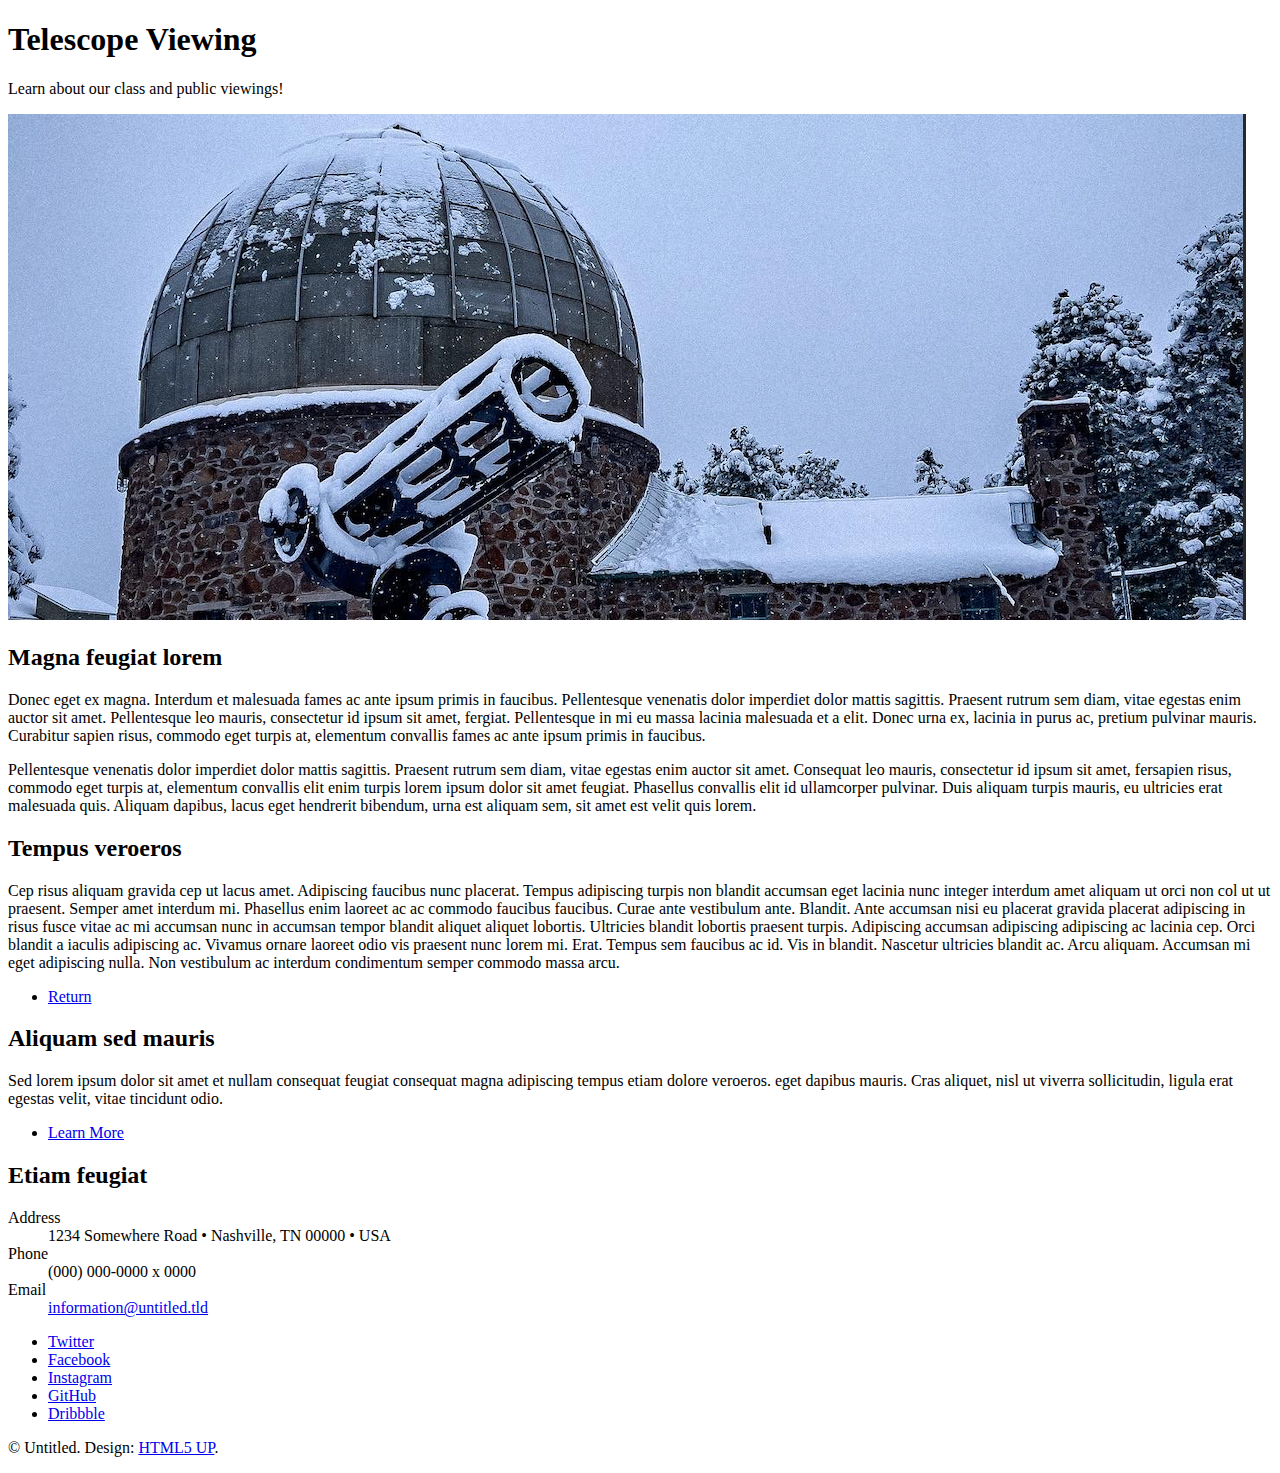
==== about.html @ 530ac7ed "updates" ====
<!DOCTYPE HTML>
<!--
	Stellar by HTML5 UP
	html5up.net | @ajlkn
	Free for personal and commercial use under the CCA 3.0 license (html5up.net/license)
-->
<html>
	<head>
		<title>History of the ARO/BLT</title>
		<meta charset="utf-8" />
		<meta name="viewport" content="width=device-width, initial-scale=1, user-scalable=no" />
		<link rel="stylesheet" href="assets/css/main.css" />
		<noscript><link rel="stylesheet" href="assets/css/noscript.css" /></noscript>
	</head>
	<body class="is-preload">

		<!-- Wrapper -->
			<div id="wrapper">

				<!-- Header -->
					<header id="header">
						<h1>Telescope Viewing</h1>
						<p>Learn about our class and public viewings!</p>
					</header>

				<!-- Main -->
					<div id="main">

						<!-- Content -->
							<section id="content" class="main">
								<span class="image main"><img src="images/BLT_wide.png" alt="" /></span>
								<h2>Magna feugiat lorem</h2>
								<p>Donec eget ex magna. Interdum et malesuada fames ac ante ipsum primis in faucibus. Pellentesque venenatis dolor imperdiet dolor mattis sagittis. Praesent rutrum sem diam, vitae egestas enim auctor sit amet. Pellentesque leo mauris, consectetur id ipsum sit amet, fergiat. Pellentesque in mi eu massa lacinia malesuada et a elit. Donec urna ex, lacinia in purus ac, pretium pulvinar mauris. Curabitur sapien risus, commodo eget turpis at, elementum convallis fames ac ante ipsum primis in faucibus.</p>
								<p>Pellentesque venenatis dolor imperdiet dolor mattis sagittis. Praesent rutrum sem diam, vitae egestas enim auctor sit amet. Consequat leo mauris, consectetur id ipsum sit amet, fersapien risus, commodo eget turpis at, elementum convallis elit enim turpis lorem ipsum dolor sit amet feugiat. Phasellus convallis elit id ullamcorper pulvinar. Duis aliquam turpis mauris, eu ultricies erat malesuada quis. Aliquam dapibus, lacus eget hendrerit bibendum, urna est aliquam sem, sit amet est velit quis lorem.</p>
								<h2>Tempus veroeros</h2>
								<p>Cep risus aliquam gravida cep ut lacus amet. Adipiscing faucibus nunc placerat. Tempus adipiscing turpis non blandit accumsan eget lacinia nunc integer interdum amet aliquam ut orci non col ut ut praesent. Semper amet interdum mi. Phasellus enim laoreet ac ac commodo faucibus faucibus. Curae ante vestibulum ante. Blandit. Ante accumsan nisi eu placerat gravida placerat adipiscing in risus fusce vitae ac mi accumsan nunc in accumsan tempor blandit aliquet aliquet lobortis. Ultricies blandit lobortis praesent turpis. Adipiscing accumsan adipiscing adipiscing ac lacinia cep. Orci blandit a iaculis adipiscing ac. Vivamus ornare laoreet odio vis praesent nunc lorem mi. Erat. Tempus sem faucibus ac id. Vis in blandit. Nascetur ultricies blandit ac. Arcu aliquam. Accumsan mi eget adipiscing nulla. Non vestibulum ac interdum condimentum semper commodo massa arcu.</p>
								<ul class="actions">
									<li><a href="index.html" class="button">Return</a></li>
							</section>
							
					</div>

				<!-- Footer -->
					<footer id="footer">
						<section>
							<h2>Aliquam sed mauris</h2>
							<p>Sed lorem ipsum dolor sit amet et nullam consequat feugiat consequat magna adipiscing tempus etiam dolore veroeros. eget dapibus mauris. Cras aliquet, nisl ut viverra sollicitudin, ligula erat egestas velit, vitae tincidunt odio.</p>
							<ul class="actions">
								<li><a href="#" class="button">Learn More</a></li>
							</ul>
						</section>
						<section>
							<h2>Etiam feugiat</h2>
							<dl class="alt">
								<dt>Address</dt>
								<dd>1234 Somewhere Road &bull; Nashville, TN 00000 &bull; USA</dd>
								<dt>Phone</dt>
								<dd>(000) 000-0000 x 0000</dd>
								<dt>Email</dt>
								<dd><a href="#">information@untitled.tld</a></dd>
							</dl>
							<ul class="icons">
								<li><a href="#" class="icon brands fa-twitter alt"><span class="label">Twitter</span></a></li>
								<li><a href="#" class="icon brands fa-facebook-f alt"><span class="label">Facebook</span></a></li>
								<li><a href="#" class="icon brands fa-instagram alt"><span class="label">Instagram</span></a></li>
								<li><a href="#" class="icon brands fa-github alt"><span class="label">GitHub</span></a></li>
								<li><a href="#" class="icon brands fa-dribbble alt"><span class="label">Dribbble</span></a></li>
							</ul>
						</section>
						<p class="copyright">&copy; Untitled. Design: <a href="https://html5up.net">HTML5 UP</a>.</p>
					</footer>

			</div>

		<!-- Scripts -->
			<script src="assets/js/jquery.min.js"></script>
			<script src="assets/js/jquery.scrollex.min.js"></script>
			<script src="assets/js/jquery.scrolly.min.js"></script>
			<script src="assets/js/browser.min.js"></script>
			<script src="assets/js/breakpoints.min.js"></script>
			<script src="assets/js/util.js"></script>
			<script src="assets/js/main.js"></script>

	</body>
</html>
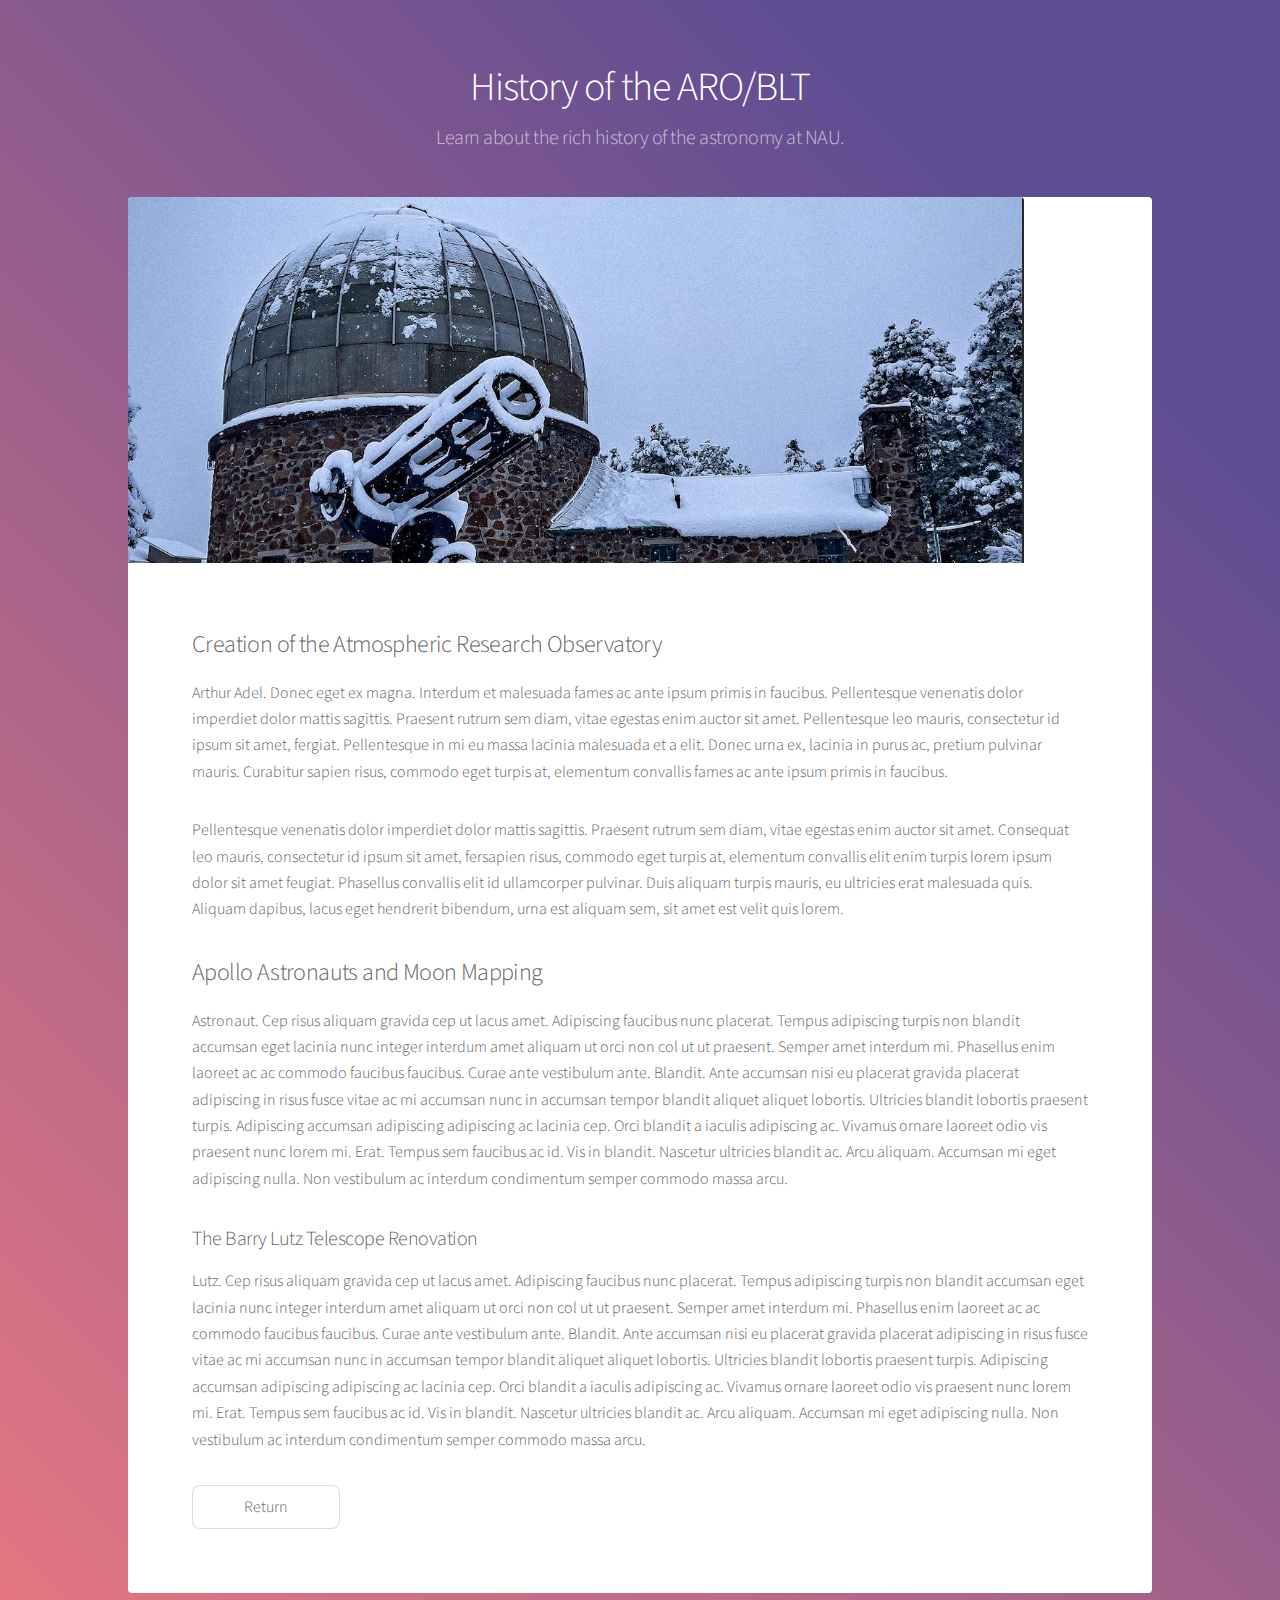
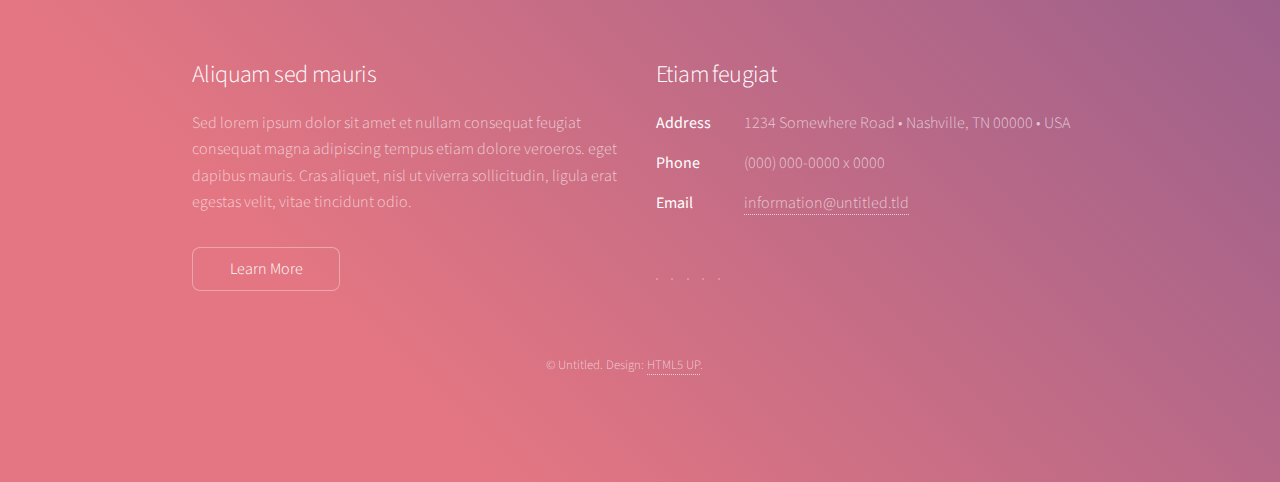
==== commit da3aaf8e: "note" ====
--- a/about.html
+++ b/about.html
@@ -19,8 +19,8 @@
 
 				<!-- Header -->
 					<header id="header">
-						<h1>Telescope Viewing</h1>
-						<p>Learn about our class and public viewings!</p>
+						<h1>History of the ARO/BLT</h1>
+						<p>Learn about the rich history of the astronomy at NAU.</p>
 					</header>
 
 				<!-- Main -->
@@ -29,11 +29,13 @@
 						<!-- Content -->
 							<section id="content" class="main">
 								<span class="image main"><img src="images/BLT_wide.png" alt="" /></span>
-								<h2>Magna feugiat lorem</h2>
-								<p>Donec eget ex magna. Interdum et malesuada fames ac ante ipsum primis in faucibus. Pellentesque venenatis dolor imperdiet dolor mattis sagittis. Praesent rutrum sem diam, vitae egestas enim auctor sit amet. Pellentesque leo mauris, consectetur id ipsum sit amet, fergiat. Pellentesque in mi eu massa lacinia malesuada et a elit. Donec urna ex, lacinia in purus ac, pretium pulvinar mauris. Curabitur sapien risus, commodo eget turpis at, elementum convallis fames ac ante ipsum primis in faucibus.</p>
+								<h2>Creation of the Atmospheric Research Observatory</h2>
+								<p>Arthur Adel. Donec eget ex magna. Interdum et malesuada fames ac ante ipsum primis in faucibus. Pellentesque venenatis dolor imperdiet dolor mattis sagittis. Praesent rutrum sem diam, vitae egestas enim auctor sit amet. Pellentesque leo mauris, consectetur id ipsum sit amet, fergiat. Pellentesque in mi eu massa lacinia malesuada et a elit. Donec urna ex, lacinia in purus ac, pretium pulvinar mauris. Curabitur sapien risus, commodo eget turpis at, elementum convallis fames ac ante ipsum primis in faucibus.</p>
 								<p>Pellentesque venenatis dolor imperdiet dolor mattis sagittis. Praesent rutrum sem diam, vitae egestas enim auctor sit amet. Consequat leo mauris, consectetur id ipsum sit amet, fersapien risus, commodo eget turpis at, elementum convallis elit enim turpis lorem ipsum dolor sit amet feugiat. Phasellus convallis elit id ullamcorper pulvinar. Duis aliquam turpis mauris, eu ultricies erat malesuada quis. Aliquam dapibus, lacus eget hendrerit bibendum, urna est aliquam sem, sit amet est velit quis lorem.</p>
-								<h2>Tempus veroeros</h2>
-								<p>Cep risus aliquam gravida cep ut lacus amet. Adipiscing faucibus nunc placerat. Tempus adipiscing turpis non blandit accumsan eget lacinia nunc integer interdum amet aliquam ut orci non col ut ut praesent. Semper amet interdum mi. Phasellus enim laoreet ac ac commodo faucibus faucibus. Curae ante vestibulum ante. Blandit. Ante accumsan nisi eu placerat gravida placerat adipiscing in risus fusce vitae ac mi accumsan nunc in accumsan tempor blandit aliquet aliquet lobortis. Ultricies blandit lobortis praesent turpis. Adipiscing accumsan adipiscing adipiscing ac lacinia cep. Orci blandit a iaculis adipiscing ac. Vivamus ornare laoreet odio vis praesent nunc lorem mi. Erat. Tempus sem faucibus ac id. Vis in blandit. Nascetur ultricies blandit ac. Arcu aliquam. Accumsan mi eget adipiscing nulla. Non vestibulum ac interdum condimentum semper commodo massa arcu.</p>
+								<h2>Apollo Astronauts and Moon Mapping</h2>
+								<p>Astronaut. Cep risus aliquam gravida cep ut lacus amet. Adipiscing faucibus nunc placerat. Tempus adipiscing turpis non blandit accumsan eget lacinia nunc integer interdum amet aliquam ut orci non col ut ut praesent. Semper amet interdum mi. Phasellus enim laoreet ac ac commodo faucibus faucibus. Curae ante vestibulum ante. Blandit. Ante accumsan nisi eu placerat gravida placerat adipiscing in risus fusce vitae ac mi accumsan nunc in accumsan tempor blandit aliquet aliquet lobortis. Ultricies blandit lobortis praesent turpis. Adipiscing accumsan adipiscing adipiscing ac lacinia cep. Orci blandit a iaculis adipiscing ac. Vivamus ornare laoreet odio vis praesent nunc lorem mi. Erat. Tempus sem faucibus ac id. Vis in blandit. Nascetur ultricies blandit ac. Arcu aliquam. Accumsan mi eget adipiscing nulla. Non vestibulum ac interdum condimentum semper commodo massa arcu.</p>
+								<h3>The Barry Lutz Telescope Renovation</h3>
+								<p>Lutz.  Cep risus aliquam gravida cep ut lacus amet. Adipiscing faucibus nunc placerat. Tempus adipiscing turpis non blandit accumsan eget lacinia nunc integer interdum amet aliquam ut orci non col ut ut praesent. Semper amet interdum mi. Phasellus enim laoreet ac ac commodo faucibus faucibus. Curae ante vestibulum ante. Blandit. Ante accumsan nisi eu placerat gravida placerat adipiscing in risus fusce vitae ac mi accumsan nunc in accumsan tempor blandit aliquet aliquet lobortis. Ultricies blandit lobortis praesent turpis. Adipiscing accumsan adipiscing adipiscing ac lacinia cep. Orci blandit a iaculis adipiscing ac. Vivamus ornare laoreet odio vis praesent nunc lorem mi. Erat. Tempus sem faucibus ac id. Vis in blandit. Nascetur ultricies blandit ac. Arcu aliquam. Accumsan mi eget adipiscing nulla. Non vestibulum ac interdum condimentum semper commodo massa arcu.</p>
 								<ul class="actions">
 									<li><a href="index.html" class="button">Return</a></li>
 							</section>
--- a/assets/css/main.css
+++ b/assets/css/main.css
@@ -0,0 +1,3791 @@
+@import url(fontawesome-all.min.css);
+@import 'https://fonts.googleapis.com/css?family=Source+Sans+Pro:300,400';
+
+/*
+	Stellar by HTML5 UP
+	html5up.net | @ajlkn
+	Free for personal and commercial use under the CCA 3.0 license (html5up.net/license)
+*/
+
+html, body, div, span, applet, object,
+iframe, h1, h2, h3, h4, h5, h6, p, blockquote,
+pre, a, abbr, acronym, address, big, cite,
+code, del, dfn, em, img, ins, kbd, q, s, samp,
+small, strike, strong, sub, sup, tt, var, b,
+u, i, center, dl, dt, dd, ol, ul, li, fieldset,
+form, label, legend, table, caption, tbody,
+tfoot, thead, tr, th, td, article, aside,
+canvas, details, embed, figure, figcaption,
+footer, header, hgroup, menu, nav, output, ruby,
+section, summary, time, mark, audio, video {
+	margin: 0;
+	padding: 0;
+	border: 0;
+	font-size: 100%;
+	font: inherit;
+	vertical-align: baseline;}
+
+article, aside, details, figcaption, figure,
+footer, header, hgroup, menu, nav, section {
+	display: block;}
+
+body {
+	line-height: 1;
+}
+
+ol, ul {
+	list-style: none;
+}
+
+blockquote, q {
+	quotes: none;
+}
+
+	blockquote:before, blockquote:after, q:before, q:after {
+		content: '';
+		content: none;
+	}
+
+table {
+	border-collapse: collapse;
+	border-spacing: 0;
+}
+
+body {
+	-webkit-text-size-adjust: none;
+}
+
+mark {
+	background-color: transparent;
+	color: inherit;
+}
+
+input::-moz-focus-inner {
+	border: 0;
+	padding: 0;
+}
+
+input, select, textarea {
+	-moz-appearance: none;
+	-webkit-appearance: none;
+	-ms-appearance: none;
+	appearance: none;
+}
+
+/* Basic */
+
+	@-ms-viewport {
+		width: device-width;
+	}
+
+	body {
+		-ms-overflow-style: scrollbar;
+	}
+
+	@media screen and (max-width: 480px) {
+
+		html, body {
+			min-width: 320px;
+		}
+
+	}
+
+	html {
+		box-sizing: border-box;
+	}
+
+	*, *:before, *:after {
+		box-sizing: inherit;
+	}
+
+	body {
+		background-color: #935d8c;
+		background-image: url("images/overlay.png"), -moz-linear-gradient(45deg, #e37682 15%, #5f4d93 85%);
+		background-image: url("images/overlay.png"), -webkit-linear-gradient(45deg, #e37682 15%, #5f4d93 85%);
+		background-image: url("images/overlay.png"), -ms-linear-gradient(45deg, #e37682 15%, #5f4d93 85%);
+		background-image: url("images/overlay.png"), linear-gradient(45deg, #e37682 15%, #5f4d93 85%);
+	}
+
+		body.is-preload *, body.is-preload *:before, body.is-preload *:after {
+			-moz-animation: none !important;
+			-webkit-animation: none !important;
+			-ms-animation: none !important;
+			animation: none !important;
+			-moz-transition: none !important;
+			-webkit-transition: none !important;
+			-ms-transition: none !important;
+			transition: none !important;
+		}
+
+/* Type */
+
+	body {
+		background-color: #935d8c;
+		color: rgba(255, 255, 255, 0.65);
+	}
+
+	body, input, select, textarea {
+		font-family: "Source Sans Pro", Helvetica, sans-serif;
+		font-size: 17pt;
+		font-weight: 300;
+		line-height: 1.65;
+	}
+
+		@media screen and (max-width: 1680px) {
+
+			body, input, select, textarea {
+				font-size: 14pt;
+			}
+
+		}
+
+		@media screen and (max-width: 1280px) {
+
+			body, input, select, textarea {
+				font-size: 12pt;
+			}
+
+		}
+
+		@media screen and (max-width: 360px) {
+
+			body, input, select, textarea {
+				font-size: 11pt;
+			}
+
+		}
+
+	a {
+		-moz-transition: color 0.2s ease, border-bottom 0.2s ease;
+		-webkit-transition: color 0.2s ease, border-bottom 0.2s ease;
+		-ms-transition: color 0.2s ease, border-bottom 0.2s ease;
+		transition: color 0.2s ease, border-bottom 0.2s ease;
+		text-decoration: none;
+		border-bottom: dotted 1px;
+		color: inherit;
+	}
+
+		a:hover {
+			border-bottom-color: transparent;
+		}
+
+	strong, b {
+		font-weight: 400;
+	}
+
+	em, i {
+		font-style: italic;
+	}
+
+	p {
+		margin: 0 0 2em 0;
+	}
+
+		p.content {
+			-moz-columns: 20em 2;
+			-webkit-columns: 20em 2;
+			-ms-columns: 20em 2;
+			columns: 20em 2;
+			-moz-column-gap: 2em;
+			-webkit-column-gap: 2em;
+			-ms-column-gap: 2em;
+			column-gap: 2em;
+			text-align: justify;
+		}
+
+	h1, h2, h3, h4, h5, h6 {
+		font-weight: 300;
+		line-height: 1.5;
+		margin: 0 0 0.7em 0;
+		letter-spacing: -0.025em;
+	}
+
+		h1 a, h2 a, h3 a, h4 a, h5 a, h6 a {
+			color: inherit;
+			text-decoration: none;
+		}
+
+	h1 {
+		font-size: 2.5em;
+		line-height: 1.2;
+	}
+
+	h2 {
+		font-size: 1.5em;
+	}
+
+	h3 {
+		font-size: 1.25em;
+	}
+
+	h4 {
+		font-size: 1.1em;
+	}
+
+	h5 {
+		font-size: 0.9em;
+	}
+
+	h6 {
+		font-size: 0.7em;
+	}
+
+	@media screen and (max-width: 736px) {
+
+		h1 {
+			font-size: 2em;
+		}
+
+	}
+
+	sub {
+		font-size: 0.8em;
+		position: relative;
+		top: 0.5em;
+	}
+
+	sup {
+		font-size: 0.8em;
+		position: relative;
+		top: -0.5em;
+	}
+
+	blockquote {
+		border-left: solid 4px;
+		font-style: italic;
+		margin: 0 0 2em 0;
+		padding: 0.5em 0 0.5em 2em;
+	}
+
+	code {
+		border-radius: 8px;
+		border: solid 1px;
+		font-family: "Courier New", monospace;
+		font-size: 0.9em;
+		margin: 0 0.25em;
+		padding: 0.25em 0.65em;
+	}
+
+	pre {
+		-webkit-overflow-scrolling: touch;
+		font-family: "Courier New", monospace;
+		font-size: 0.9em;
+		margin: 0 0 2em 0;
+	}
+
+		pre code {
+			display: block;
+			line-height: 1.75;
+			padding: 1em 1.5em;
+			overflow-x: auto;
+		}
+
+	hr {
+		border: 0;
+		border-bottom: solid 1px;
+		margin: 2em 0;
+	}
+
+		hr.major {
+			margin: 3em 0;
+		}
+
+	.align-left {
+		text-align: left;
+	}
+
+	.align-center {
+		text-align: center;
+	}
+
+	.align-right {
+		text-align: right;
+	}
+
+	input, select, textarea {
+		color: #ffffff;
+	}
+
+	a:hover {
+		color: #ffffff;
+	}
+
+	strong, b {
+		color: #ffffff;
+	}
+
+	h1, h2, h3, h4, h5, h6 {
+		color: #ffffff;
+	}
+
+	blockquote {
+		border-left-color: rgba(255, 255, 255, 0.35);
+	}
+
+	code {
+		background: rgba(255, 255, 255, 0.075);
+		border-color: rgba(255, 255, 255, 0.35);
+	}
+
+	hr {
+		border-bottom-color: rgba(255, 255, 255, 0.35);
+	}
+
+/* Row */
+
+	.row {
+		display: flex;
+		flex-wrap: wrap;
+		box-sizing: border-box;
+		align-items: stretch;
+	}
+
+		.row > * {
+			box-sizing: border-box;
+		}
+
+		.row.gtr-uniform > * > :last-child {
+			margin-bottom: 0;
+		}
+
+		.row.aln-left {
+			justify-content: flex-start;
+		}
+
+		.row.aln-center {
+			justify-content: center;
+		}
+
+		.row.aln-right {
+			justify-content: flex-end;
+		}
+
+		.row.aln-top {
+			align-items: flex-start;
+		}
+
+		.row.aln-middle {
+			align-items: center;
+		}
+
+		.row.aln-bottom {
+			align-items: flex-end;
+		}
+
+		.row > .imp {
+			order: -1;
+		}
+
+		.row > .col-1 {
+			width: 8.33333%;
+		}
+
+		.row > .off-1 {
+			margin-left: 8.33333%;
+		}
+
+		.row > .col-2 {
+			width: 16.66667%;
+		}
+
+		.row > .off-2 {
+			margin-left: 16.66667%;
+		}
+
+		.row > .col-3 {
+			width: 25%;
+		}
+
+		.row > .off-3 {
+			margin-left: 25%;
+		}
+
+		.row > .col-4 {
+			width: 33.33333%;
+		}
+
+		.row > .off-4 {
+			margin-left: 33.33333%;
+		}
+
+		.row > .col-5 {
+			width: 41.66667%;
+		}
+
+		.row > .off-5 {
+			margin-left: 41.66667%;
+		}
+
+		.row > .col-6 {
+			width: 50%;
+		}
+
+		.row > .off-6 {
+			margin-left: 50%;
+		}
+
+		.row > .col-7 {
+			width: 58.33333%;
+		}
+
+		.row > .off-7 {
+			margin-left: 58.33333%;
+		}
+
+		.row > .col-8 {
+			width: 66.66667%;
+		}
+
+		.row > .off-8 {
+			margin-left: 66.66667%;
+		}
+
+		.row > .col-9 {
+			width: 75%;
+		}
+
+		.row > .off-9 {
+			margin-left: 75%;
+		}
+
+		.row > .col-10 {
+			width: 83.33333%;
+		}
+
+		.row > .off-10 {
+			margin-left: 83.33333%;
+		}
+
+		.row > .col-11 {
+			width: 91.66667%;
+		}
+
+		.row > .off-11 {
+			margin-left: 91.66667%;
+		}
+
+		.row > .col-12 {
+			width: 100%;
+		}
+
+		.row > .off-12 {
+			margin-left: 100%;
+		}
+
+		.row.gtr-0 {
+			margin-top: 0;
+			margin-left: 0em;
+		}
+
+			.row.gtr-0 > * {
+				padding: 0 0 0 0em;
+			}
+
+			.row.gtr-0.gtr-uniform {
+				margin-top: 0em;
+			}
+
+				.row.gtr-0.gtr-uniform > * {
+					padding-top: 0em;
+				}
+
+		.row.gtr-25 {
+			margin-top: 0;
+			margin-left: -0.375em;
+		}
+
+			.row.gtr-25 > * {
+				padding: 0 0 0 0.375em;
+			}
+
+			.row.gtr-25.gtr-uniform {
+				margin-top: -0.375em;
+			}
+
+				.row.gtr-25.gtr-uniform > * {
+					padding-top: 0.375em;
+				}
+
+		.row.gtr-50 {
+			margin-top: 0;
+			margin-left: -0.75em;
+		}
+
+			.row.gtr-50 > * {
+				padding: 0 0 0 0.75em;
+			}
+
+			.row.gtr-50.gtr-uniform {
+				margin-top: -0.75em;
+			}
+
+				.row.gtr-50.gtr-uniform > * {
+					padding-top: 0.75em;
+				}
+
+		.row {
+			margin-top: 0;
+			margin-left: -1.5em;
+		}
+
+			.row > * {
+				padding: 0 0 0 1.5em;
+			}
+
+			.row.gtr-uniform {
+				margin-top: -1.5em;
+			}
+
+				.row.gtr-uniform > * {
+					padding-top: 1.5em;
+				}
+
+		.row.gtr-150 {
+			margin-top: 0;
+			margin-left: -2.25em;
+		}
+
+			.row.gtr-150 > * {
+				padding: 0 0 0 2.25em;
+			}
+
+			.row.gtr-150.gtr-uniform {
+				margin-top: -2.25em;
+			}
+
+				.row.gtr-150.gtr-uniform > * {
+					padding-top: 2.25em;
+				}
+
+		.row.gtr-200 {
+			margin-top: 0;
+			margin-left: -3em;
+		}
+
+			.row.gtr-200 > * {
+				padding: 0 0 0 3em;
+			}
+
+			.row.gtr-200.gtr-uniform {
+				margin-top: -3em;
+			}
+
+				.row.gtr-200.gtr-uniform > * {
+					padding-top: 3em;
+				}
+
+		@media screen and (max-width: 1680px) {
+
+			.row {
+				display: flex;
+				flex-wrap: wrap;
+				box-sizing: border-box;
+				align-items: stretch;
+			}
+
+				.row > * {
+					box-sizing: border-box;
+				}
+
+				.row.gtr-uniform > * > :last-child {
+					margin-bottom: 0;
+				}
+
+				.row.aln-left {
+					justify-content: flex-start;
+				}
+
+				.row.aln-center {
+					justify-content: center;
+				}
+
+				.row.aln-right {
+					justify-content: flex-end;
+				}
+
+				.row.aln-top {
+					align-items: flex-start;
+				}
+
+				.row.aln-middle {
+					align-items: center;
+				}
+
+				.row.aln-bottom {
+					align-items: flex-end;
+				}
+
+				.row > .imp-xlarge {
+					order: -1;
+				}
+
+				.row > .col-1-xlarge {
+					width: 8.33333%;
+				}
+
+				.row > .off-1-xlarge {
+					margin-left: 8.33333%;
+				}
+
+				.row > .col-2-xlarge {
+					width: 16.66667%;
+				}
+
+				.row > .off-2-xlarge {
+					margin-left: 16.66667%;
+				}
+
+				.row > .col-3-xlarge {
+					width: 25%;
+				}
+
+				.row > .off-3-xlarge {
+					margin-left: 25%;
+				}
+
+				.row > .col-4-xlarge {
+					width: 33.33333%;
+				}
+
+				.row > .off-4-xlarge {
+					margin-left: 33.33333%;
+				}
+
+				.row > .col-5-xlarge {
+					width: 41.66667%;
+				}
+
+				.row > .off-5-xlarge {
+					margin-left: 41.66667%;
+				}
+
+				.row > .col-6-xlarge {
+					width: 50%;
+				}
+
+				.row > .off-6-xlarge {
+					margin-left: 50%;
+				}
+
+				.row > .col-7-xlarge {
+					width: 58.33333%;
+				}
+
+				.row > .off-7-xlarge {
+					margin-left: 58.33333%;
+				}
+
+				.row > .col-8-xlarge {
+					width: 66.66667%;
+				}
+
+				.row > .off-8-xlarge {
+					margin-left: 66.66667%;
+				}
+
+				.row > .col-9-xlarge {
+					width: 75%;
+				}
+
+				.row > .off-9-xlarge {
+					margin-left: 75%;
+				}
+
+				.row > .col-10-xlarge {
+					width: 83.33333%;
+				}
+
+				.row > .off-10-xlarge {
+					margin-left: 83.33333%;
+				}
+
+				.row > .col-11-xlarge {
+					width: 91.66667%;
+				}
+
+				.row > .off-11-xlarge {
+					margin-left: 91.66667%;
+				}
+
+				.row > .col-12-xlarge {
+					width: 100%;
+				}
+
+				.row > .off-12-xlarge {
+					margin-left: 100%;
+				}
+
+				.row.gtr-0 {
+					margin-top: 0;
+					margin-left: 0em;
+				}
+
+					.row.gtr-0 > * {
+						padding: 0 0 0 0em;
+					}
+
+					.row.gtr-0.gtr-uniform {
+						margin-top: 0em;
+					}
+
+						.row.gtr-0.gtr-uniform > * {
+							padding-top: 0em;
+						}
+
+				.row.gtr-25 {
+					margin-top: 0;
+					margin-left: -0.375em;
+				}
+
+					.row.gtr-25 > * {
+						padding: 0 0 0 0.375em;
+					}
+
+					.row.gtr-25.gtr-uniform {
+						margin-top: -0.375em;
+					}
+
+						.row.gtr-25.gtr-uniform > * {
+							padding-top: 0.375em;
+						}
+
+				.row.gtr-50 {
+					margin-top: 0;
+					margin-left: -0.75em;
+				}
+
+					.row.gtr-50 > * {
+						padding: 0 0 0 0.75em;
+					}
+
+					.row.gtr-50.gtr-uniform {
+						margin-top: -0.75em;
+					}
+
+						.row.gtr-50.gtr-uniform > * {
+							padding-top: 0.75em;
+						}
+
+				.row {
+					margin-top: 0;
+					margin-left: -1.5em;
+				}
+
+					.row > * {
+						padding: 0 0 0 1.5em;
+					}
+
+					.row.gtr-uniform {
+						margin-top: -1.5em;
+					}
+
+						.row.gtr-uniform > * {
+							padding-top: 1.5em;
+						}
+
+				.row.gtr-150 {
+					margin-top: 0;
+					margin-left: -2.25em;
+				}
+
+					.row.gtr-150 > * {
+						padding: 0 0 0 2.25em;
+					}
+
+					.row.gtr-150.gtr-uniform {
+						margin-top: -2.25em;
+					}
+
+						.row.gtr-150.gtr-uniform > * {
+							padding-top: 2.25em;
+						}
+
+				.row.gtr-200 {
+					margin-top: 0;
+					margin-left: -3em;
+				}
+
+					.row.gtr-200 > * {
+						padding: 0 0 0 3em;
+					}
+
+					.row.gtr-200.gtr-uniform {
+						margin-top: -3em;
+					}
+
+						.row.gtr-200.gtr-uniform > * {
+							padding-top: 3em;
+						}
+
+		}
+
+		@media screen and (max-width: 1280px) {
+
+			.row {
+				display: flex;
+				flex-wrap: wrap;
+				box-sizing: border-box;
+				align-items: stretch;
+			}
+
+				.row > * {
+					box-sizing: border-box;
+				}
+
+				.row.gtr-uniform > * > :last-child {
+					margin-bottom: 0;
+				}
+
+				.row.aln-left {
+					justify-content: flex-start;
+				}
+
+				.row.aln-center {
+					justify-content: center;
+				}
+
+				.row.aln-right {
+					justify-content: flex-end;
+				}
+
+				.row.aln-top {
+					align-items: flex-start;
+				}
+
+				.row.aln-middle {
+					align-items: center;
+				}
+
+				.row.aln-bottom {
+					align-items: flex-end;
+				}
+
+				.row > .imp-large {
+					order: -1;
+				}
+
+				.row > .col-1-large {
+					width: 8.33333%;
+				}
+
+				.row > .off-1-large {
+					margin-left: 8.33333%;
+				}
+
+				.row > .col-2-large {
+					width: 16.66667%;
+				}
+
+				.row > .off-2-large {
+					margin-left: 16.66667%;
+				}
+
+				.row > .col-3-large {
+					width: 25%;
+				}
+
+				.row > .off-3-large {
+					margin-left: 25%;
+				}
+
+				.row > .col-4-large {
+					width: 33.33333%;
+				}
+
+				.row > .off-4-large {
+					margin-left: 33.33333%;
+				}
+
+				.row > .col-5-large {
+					width: 41.66667%;
+				}
+
+				.row > .off-5-large {
+					margin-left: 41.66667%;
+				}
+
+				.row > .col-6-large {
+					width: 50%;
+				}
+
+				.row > .off-6-large {
+					margin-left: 50%;
+				}
+
+				.row > .col-7-large {
+					width: 58.33333%;
+				}
+
+				.row > .off-7-large {
+					margin-left: 58.33333%;
+				}
+
+				.row > .col-8-large {
+					width: 66.66667%;
+				}
+
+				.row > .off-8-large {
+					margin-left: 66.66667%;
+				}
+
+				.row > .col-9-large {
+					width: 75%;
+				}
+
+				.row > .off-9-large {
+					margin-left: 75%;
+				}
+
+				.row > .col-10-large {
+					width: 83.33333%;
+				}
+
+				.row > .off-10-large {
+					margin-left: 83.33333%;
+				}
+
+				.row > .col-11-large {
+					width: 91.66667%;
+				}
+
+				.row > .off-11-large {
+					margin-left: 91.66667%;
+				}
+
+				.row > .col-12-large {
+					width: 100%;
+				}
+
+				.row > .off-12-large {
+					margin-left: 100%;
+				}
+
+				.row.gtr-0 {
+					margin-top: 0;
+					margin-left: 0em;
+				}
+
+					.row.gtr-0 > * {
+						padding: 0 0 0 0em;
+					}
+
+					.row.gtr-0.gtr-uniform {
+						margin-top: 0em;
+					}
+
+						.row.gtr-0.gtr-uniform > * {
+							padding-top: 0em;
+						}
+
+				.row.gtr-25 {
+					margin-top: 0;
+					margin-left: -0.375em;
+				}
+
+					.row.gtr-25 > * {
+						padding: 0 0 0 0.375em;
+					}
+
+					.row.gtr-25.gtr-uniform {
+						margin-top: -0.375em;
+					}
+
+						.row.gtr-25.gtr-uniform > * {
+							padding-top: 0.375em;
+						}
+
+				.row.gtr-50 {
+					margin-top: 0;
+					margin-left: -0.75em;
+				}
+
+					.row.gtr-50 > * {
+						padding: 0 0 0 0.75em;
+					}
+
+					.row.gtr-50.gtr-uniform {
+						margin-top: -0.75em;
+					}
+
+						.row.gtr-50.gtr-uniform > * {
+							padding-top: 0.75em;
+						}
+
+				.row {
+					margin-top: 0;
+					margin-left: -1.5em;
+				}
+
+					.row > * {
+						padding: 0 0 0 1.5em;
+					}
+
+					.row.gtr-uniform {
+						margin-top: -1.5em;
+					}
+
+						.row.gtr-uniform > * {
+							padding-top: 1.5em;
+						}
+
+				.row.gtr-150 {
+					margin-top: 0;
+					margin-left: -2.25em;
+				}
+
+					.row.gtr-150 > * {
+						padding: 0 0 0 2.25em;
+					}
+
+					.row.gtr-150.gtr-uniform {
+						margin-top: -2.25em;
+					}
+
+						.row.gtr-150.gtr-uniform > * {
+							padding-top: 2.25em;
+						}
+
+				.row.gtr-200 {
+					margin-top: 0;
+					margin-left: -3em;
+				}
+
+					.row.gtr-200 > * {
+						padding: 0 0 0 3em;
+					}
+
+					.row.gtr-200.gtr-uniform {
+						margin-top: -3em;
+					}
+
+						.row.gtr-200.gtr-uniform > * {
+							padding-top: 3em;
+						}
+
+		}
+
+		@media screen and (max-width: 980px) {
+
+			.row {
+				display: flex;
+				flex-wrap: wrap;
+				box-sizing: border-box;
+				align-items: stretch;
+			}
+
+				.row > * {
+					box-sizing: border-box;
+				}
+
+				.row.gtr-uniform > * > :last-child {
+					margin-bottom: 0;
+				}
+
+				.row.aln-left {
+					justify-content: flex-start;
+				}
+
+				.row.aln-center {
+					justify-content: center;
+				}
+
+				.row.aln-right {
+					justify-content: flex-end;
+				}
+
+				.row.aln-top {
+					align-items: flex-start;
+				}
+
+				.row.aln-middle {
+					align-items: center;
+				}
+
+				.row.aln-bottom {
+					align-items: flex-end;
+				}
+
+				.row > .imp-medium {
+					order: -1;
+				}
+
+				.row > .col-1-medium {
+					width: 8.33333%;
+				}
+
+				.row > .off-1-medium {
+					margin-left: 8.33333%;
+				}
+
+				.row > .col-2-medium {
+					width: 16.66667%;
+				}
+
+				.row > .off-2-medium {
+					margin-left: 16.66667%;
+				}
+
+				.row > .col-3-medium {
+					width: 25%;
+				}
+
+				.row > .off-3-medium {
+					margin-left: 25%;
+				}
+
+				.row > .col-4-medium {
+					width: 33.33333%;
+				}
+
+				.row > .off-4-medium {
+					margin-left: 33.33333%;
+				}
+
+				.row > .col-5-medium {
+					width: 41.66667%;
+				}
+
+				.row > .off-5-medium {
+					margin-left: 41.66667%;
+				}
+
+				.row > .col-6-medium {
+					width: 50%;
+				}
+
+				.row > .off-6-medium {
+					margin-left: 50%;
+				}
+
+				.row > .col-7-medium {
+					width: 58.33333%;
+				}
+
+				.row > .off-7-medium {
+					margin-left: 58.33333%;
+				}
+
+				.row > .col-8-medium {
+					width: 66.66667%;
+				}
+
+				.row > .off-8-medium {
+					margin-left: 66.66667%;
+				}
+
+				.row > .col-9-medium {
+					width: 75%;
+				}
+
+				.row > .off-9-medium {
+					margin-left: 75%;
+				}
+
+				.row > .col-10-medium {
+					width: 83.33333%;
+				}
+
+				.row > .off-10-medium {
+					margin-left: 83.33333%;
+				}
+
+				.row > .col-11-medium {
+					width: 91.66667%;
+				}
+
+				.row > .off-11-medium {
+					margin-left: 91.66667%;
+				}
+
+				.row > .col-12-medium {
+					width: 100%;
+				}
+
+				.row > .off-12-medium {
+					margin-left: 100%;
+				}
+
+				.row.gtr-0 {
+					margin-top: 0;
+					margin-left: 0em;
+				}
+
+					.row.gtr-0 > * {
+						padding: 0 0 0 0em;
+					}
+
+					.row.gtr-0.gtr-uniform {
+						margin-top: 0em;
+					}
+
+						.row.gtr-0.gtr-uniform > * {
+							padding-top: 0em;
+						}
+
+				.row.gtr-25 {
+					margin-top: 0;
+					margin-left: -0.375em;
+				}
+
+					.row.gtr-25 > * {
+						padding: 0 0 0 0.375em;
+					}
+
+					.row.gtr-25.gtr-uniform {
+						margin-top: -0.375em;
+					}
+
+						.row.gtr-25.gtr-uniform > * {
+							padding-top: 0.375em;
+						}
+
+				.row.gtr-50 {
+					margin-top: 0;
+					margin-left: -0.75em;
+				}
+
+					.row.gtr-50 > * {
+						padding: 0 0 0 0.75em;
+					}
+
+					.row.gtr-50.gtr-uniform {
+						margin-top: -0.75em;
+					}
+
+						.row.gtr-50.gtr-uniform > * {
+							padding-top: 0.75em;
+						}
+
+				.row {
+					margin-top: 0;
+					margin-left: -1.5em;
+				}
+
+					.row > * {
+						padding: 0 0 0 1.5em;
+					}
+
+					.row.gtr-uniform {
+						margin-top: -1.5em;
+					}
+
+						.row.gtr-uniform > * {
+							padding-top: 1.5em;
+						}
+
+				.row.gtr-150 {
+					margin-top: 0;
+					margin-left: -2.25em;
+				}
+
+					.row.gtr-150 > * {
+						padding: 0 0 0 2.25em;
+					}
+
+					.row.gtr-150.gtr-uniform {
+						margin-top: -2.25em;
+					}
+
+						.row.gtr-150.gtr-uniform > * {
+							padding-top: 2.25em;
+						}
+
+				.row.gtr-200 {
+					margin-top: 0;
+					margin-left: -3em;
+				}
+
+					.row.gtr-200 > * {
+						padding: 0 0 0 3em;
+					}
+
+					.row.gtr-200.gtr-uniform {
+						margin-top: -3em;
+					}
+
+						.row.gtr-200.gtr-uniform > * {
+							padding-top: 3em;
+						}
+
+		}
+
+		@media screen and (max-width: 736px) {
+
+			.row {
+				display: flex;
+				flex-wrap: wrap;
+				box-sizing: border-box;
+				align-items: stretch;
+			}
+
+				.row > * {
+					box-sizing: border-box;
+				}
+
+				.row.gtr-uniform > * > :last-child {
+					margin-bottom: 0;
+				}
+
+				.row.aln-left {
+					justify-content: flex-start;
+				}
+
+				.row.aln-center {
+					justify-content: center;
+				}
+
+				.row.aln-right {
+					justify-content: flex-end;
+				}
+
+				.row.aln-top {
+					align-items: flex-start;
+				}
+
+				.row.aln-middle {
+					align-items: center;
+				}
+
+				.row.aln-bottom {
+					align-items: flex-end;
+				}
+
+				.row > .imp-small {
+					order: -1;
+				}
+
+				.row > .col-1-small {
+					width: 8.33333%;
+				}
+
+				.row > .off-1-small {
+					margin-left: 8.33333%;
+				}
+
+				.row > .col-2-small {
+					width: 16.66667%;
+				}
+
+				.row > .off-2-small {
+					margin-left: 16.66667%;
+				}
+
+				.row > .col-3-small {
+					width: 25%;
+				}
+
+				.row > .off-3-small {
+					margin-left: 25%;
+				}
+
+				.row > .col-4-small {
+					width: 33.33333%;
+				}
+
+				.row > .off-4-small {
+					margin-left: 33.33333%;
+				}
+
+				.row > .col-5-small {
+					width: 41.66667%;
+				}
+
+				.row > .off-5-small {
+					margin-left: 41.66667%;
+				}
+
+				.row > .col-6-small {
+					width: 50%;
+				}
+
+				.row > .off-6-small {
+					margin-left: 50%;
+				}
+
+				.row > .col-7-small {
+					width: 58.33333%;
+				}
+
+				.row > .off-7-small {
+					margin-left: 58.33333%;
+				}
+
+				.row > .col-8-small {
+					width: 66.66667%;
+				}
+
+				.row > .off-8-small {
+					margin-left: 66.66667%;
+				}
+
+				.row > .col-9-small {
+					width: 75%;
+				}
+
+				.row > .off-9-small {
+					margin-left: 75%;
+				}
+
+				.row > .col-10-small {
+					width: 83.33333%;
+				}
+
+				.row > .off-10-small {
+					margin-left: 83.33333%;
+				}
+
+				.row > .col-11-small {
+					width: 91.66667%;
+				}
+
+				.row > .off-11-small {
+					margin-left: 91.66667%;
+				}
+
+				.row > .col-12-small {
+					width: 100%;
+				}
+
+				.row > .off-12-small {
+					margin-left: 100%;
+				}
+
+				.row.gtr-0 {
+					margin-top: 0;
+					margin-left: 0em;
+				}
+
+					.row.gtr-0 > * {
+						padding: 0 0 0 0em;
+					}
+
+					.row.gtr-0.gtr-uniform {
+						margin-top: 0em;
+					}
+
+						.row.gtr-0.gtr-uniform > * {
+							padding-top: 0em;
+						}
+
+				.row.gtr-25 {
+					margin-top: 0;
+					margin-left: -0.25em;
+				}
+
+					.row.gtr-25 > * {
+						padding: 0 0 0 0.25em;
+					}
+
+					.row.gtr-25.gtr-uniform {
+						margin-top: -0.25em;
+					}
+
+						.row.gtr-25.gtr-uniform > * {
+							padding-top: 0.25em;
+						}
+
+				.row.gtr-50 {
+					margin-top: 0;
+					margin-left: -0.5em;
+				}
+
+					.row.gtr-50 > * {
+						padding: 0 0 0 0.5em;
+					}
+
+					.row.gtr-50.gtr-uniform {
+						margin-top: -0.5em;
+					}
+
+						.row.gtr-50.gtr-uniform > * {
+							padding-top: 0.5em;
+						}
+
+				.row {
+					margin-top: 0;
+					margin-left: -1em;
+				}
+
+					.row > * {
+						padding: 0 0 0 1em;
+					}
+
+					.row.gtr-uniform {
+						margin-top: -1em;
+					}
+
+						.row.gtr-uniform > * {
+							padding-top: 1em;
+						}
+
+				.row.gtr-150 {
+					margin-top: 0;
+					margin-left: -1.5em;
+				}
+
+					.row.gtr-150 > * {
+						padding: 0 0 0 1.5em;
+					}
+
+					.row.gtr-150.gtr-uniform {
+						margin-top: -1.5em;
+					}
+
+						.row.gtr-150.gtr-uniform > * {
+							padding-top: 1.5em;
+						}
+
+				.row.gtr-200 {
+					margin-top: 0;
+					margin-left: -2em;
+				}
+
+					.row.gtr-200 > * {
+						padding: 0 0 0 2em;
+					}
+
+					.row.gtr-200.gtr-uniform {
+						margin-top: -2em;
+					}
+
+						.row.gtr-200.gtr-uniform > * {
+							padding-top: 2em;
+						}
+
+		}
+
+		@media screen and (max-width: 480px) {
+
+			.row {
+				display: flex;
+				flex-wrap: wrap;
+				box-sizing: border-box;
+				align-items: stretch;
+			}
+
+				.row > * {
+					box-sizing: border-box;
+				}
+
+				.row.gtr-uniform > * > :last-child {
+					margin-bottom: 0;
+				}
+
+				.row.aln-left {
+					justify-content: flex-start;
+				}
+
+				.row.aln-center {
+					justify-content: center;
+				}
+
+				.row.aln-right {
+					justify-content: flex-end;
+				}
+
+				.row.aln-top {
+					align-items: flex-start;
+				}
+
+				.row.aln-middle {
+					align-items: center;
+				}
+
+				.row.aln-bottom {
+					align-items: flex-end;
+				}
+
+				.row > .imp-xsmall {
+					order: -1;
+				}
+
+				.row > .col-1-xsmall {
+					width: 8.33333%;
+				}
+
+				.row > .off-1-xsmall {
+					margin-left: 8.33333%;
+				}
+
+				.row > .col-2-xsmall {
+					width: 16.66667%;
+				}
+
+				.row > .off-2-xsmall {
+					margin-left: 16.66667%;
+				}
+
+				.row > .col-3-xsmall {
+					width: 25%;
+				}
+
+				.row > .off-3-xsmall {
+					margin-left: 25%;
+				}
+
+				.row > .col-4-xsmall {
+					width: 33.33333%;
+				}
+
+				.row > .off-4-xsmall {
+					margin-left: 33.33333%;
+				}
+
+				.row > .col-5-xsmall {
+					width: 41.66667%;
+				}
+
+				.row > .off-5-xsmall {
+					margin-left: 41.66667%;
+				}
+
+				.row > .col-6-xsmall {
+					width: 50%;
+				}
+
+				.row > .off-6-xsmall {
+					margin-left: 50%;
+				}
+
+				.row > .col-7-xsmall {
+					width: 58.33333%;
+				}
+
+				.row > .off-7-xsmall {
+					margin-left: 58.33333%;
+				}
+
+				.row > .col-8-xsmall {
+					width: 66.66667%;
+				}
+
+				.row > .off-8-xsmall {
+					margin-left: 66.66667%;
+				}
+
+				.row > .col-9-xsmall {
+					width: 75%;
+				}
+
+				.row > .off-9-xsmall {
+					margin-left: 75%;
+				}
+
+				.row > .col-10-xsmall {
+					width: 83.33333%;
+				}
+
+				.row > .off-10-xsmall {
+					margin-left: 83.33333%;
+				}
+
+				.row > .col-11-xsmall {
+					width: 91.66667%;
+				}
+
+				.row > .off-11-xsmall {
+					margin-left: 91.66667%;
+				}
+
+				.row > .col-12-xsmall {
+					width: 100%;
+				}
+
+				.row > .off-12-xsmall {
+					margin-left: 100%;
+				}
+
+				.row.gtr-0 {
+					margin-top: 0;
+					margin-left: 0em;
+				}
+
+					.row.gtr-0 > * {
+						padding: 0 0 0 0em;
+					}
+
+					.row.gtr-0.gtr-uniform {
+						margin-top: 0em;
+					}
+
+						.row.gtr-0.gtr-uniform > * {
+							padding-top: 0em;
+						}
+
+				.row.gtr-25 {
+					margin-top: 0;
+					margin-left: -0.3125em;
+				}
+
+					.row.gtr-25 > * {
+						padding: 0 0 0 0.3125em;
+					}
+
+					.row.gtr-25.gtr-uniform {
+						margin-top: -0.3125em;
+					}
+
+						.row.gtr-25.gtr-uniform > * {
+							padding-top: 0.3125em;
+						}
+
+				.row.gtr-50 {
+					margin-top: 0;
+					margin-left: -0.625em;
+				}
+
+					.row.gtr-50 > * {
+						padding: 0 0 0 0.625em;
+					}
+
+					.row.gtr-50.gtr-uniform {
+						margin-top: -0.625em;
+					}
+
+						.row.gtr-50.gtr-uniform > * {
+							padding-top: 0.625em;
+						}
+
+				.row {
+					margin-top: 0;
+					margin-left: -1.25em;
+				}
+
+					.row > * {
+						padding: 0 0 0 1.25em;
+					}
+
+					.row.gtr-uniform {
+						margin-top: -1.25em;
+					}
+
+						.row.gtr-uniform > * {
+							padding-top: 1.25em;
+						}
+
+				.row.gtr-150 {
+					margin-top: 0;
+					margin-left: -1.875em;
+				}
+
+					.row.gtr-150 > * {
+						padding: 0 0 0 1.875em;
+					}
+
+					.row.gtr-150.gtr-uniform {
+						margin-top: -1.875em;
+					}
+
+						.row.gtr-150.gtr-uniform > * {
+							padding-top: 1.875em;
+						}
+
+				.row.gtr-200 {
+					margin-top: 0;
+					margin-left: -2.5em;
+				}
+
+					.row.gtr-200 > * {
+						padding: 0 0 0 2.5em;
+					}
+
+					.row.gtr-200.gtr-uniform {
+						margin-top: -2.5em;
+					}
+
+						.row.gtr-200.gtr-uniform > * {
+							padding-top: 2.5em;
+						}
+
+		}
+
+/* Box */
+
+	.box {
+		border-radius: 8px;
+		border: solid;
+		margin-bottom: 2em;
+		padding: 1.5em;
+	}
+
+		.box > :last-child,
+		.box > :last-child > :last-child,
+		.box > :last-child > :last-child > :last-child {
+			margin-bottom: 0;
+		}
+
+		.box.alt {
+			border: 0;
+			border-radius: 0;
+			padding: 0;
+		}
+
+	.box {
+		border-color: rgba(255, 255, 255, 0.35);
+	}
+
+/* Button */
+
+	input[type="submit"],
+	input[type="reset"],
+	input[type="button"],
+	button,
+	.button {
+		-moz-appearance: none;
+		-webkit-appearance: none;
+		-ms-appearance: none;
+		appearance: none;
+		-moz-transition: background-color 0.2s ease-in-out, color 0.2s ease-in-out;
+		-webkit-transition: background-color 0.2s ease-in-out, color 0.2s ease-in-out;
+		-ms-transition: background-color 0.2s ease-in-out, color 0.2s ease-in-out;
+		transition: background-color 0.2s ease-in-out, color 0.2s ease-in-out;
+		border-radius: 8px;
+		border: 0;
+		cursor: pointer;
+		display: inline-block;
+		font-weight: 300;
+		height: 2.75em;
+		line-height: 2.75em;
+		min-width: 9.25em;
+		padding: 0 1.5em;
+		text-align: center;
+		text-decoration: none;
+		white-space: nowrap;
+	}
+
+		input[type="submit"].icon,
+		input[type="reset"].icon,
+		input[type="button"].icon,
+		button.icon,
+		.button.icon {
+			padding-left: 1.35em;
+		}
+
+			input[type="submit"].icon:before,
+			input[type="reset"].icon:before,
+			input[type="button"].icon:before,
+			button.icon:before,
+			.button.icon:before {
+				margin-right: 0.5em;
+			}
+
+		input[type="submit"].fit,
+		input[type="reset"].fit,
+		input[type="button"].fit,
+		button.fit,
+		.button.fit {
+			width: 100%;
+		}
+
+		input[type="submit"].small,
+		input[type="reset"].small,
+		input[type="button"].small,
+		button.small,
+		.button.small {
+			font-size: 0.8em;
+		}
+
+		input[type="submit"].large,
+		input[type="reset"].large,
+		input[type="button"].large,
+		button.large,
+		.button.large {
+			font-size: 1.35em;
+		}
+
+		input[type="submit"].disabled, input[type="submit"]:disabled,
+		input[type="reset"].disabled,
+		input[type="reset"]:disabled,
+		input[type="button"].disabled,
+		input[type="button"]:disabled,
+		button.disabled,
+		button:disabled,
+		.button.disabled,
+		.button:disabled {
+			pointer-events: none;
+			opacity: 0.25;
+		}
+
+		@media screen and (max-width: 736px) {
+
+			input[type="submit"],
+			input[type="reset"],
+			input[type="button"],
+			button,
+			.button {
+				min-width: 0;
+			}
+
+		}
+
+	input[type="submit"],
+	input[type="reset"],
+	input[type="button"],
+	button,
+	.button {
+		background-color: transparent;
+		box-shadow: inset 0 0 0 1px rgba(255, 255, 255, 0.35);
+		color: #ffffff !important;
+	}
+
+		input[type="submit"]:hover,
+		input[type="reset"]:hover,
+		input[type="button"]:hover,
+		button:hover,
+		.button:hover {
+			background-color: rgba(255, 255, 255, 0.075);
+		}
+
+		input[type="submit"]:active,
+		input[type="reset"]:active,
+		input[type="button"]:active,
+		button:active,
+		.button:active {
+			background-color: rgba(255, 255, 255, 0.2);
+		}
+
+		input[type="submit"].icon:before,
+		input[type="reset"].icon:before,
+		input[type="button"].icon:before,
+		button.icon:before,
+		.button.icon:before {
+			color: rgba(255, 255, 255, 0.5);
+		}
+
+		input[type="submit"].primary,
+		input[type="reset"].primary,
+		input[type="button"].primary,
+		button.primary,
+		.button.primary {
+			background-color: #8cc9f0;
+			color: #ffffff !important;
+			box-shadow: none;
+		}
+
+			input[type="submit"].primary:hover,
+			input[type="reset"].primary:hover,
+			input[type="button"].primary:hover,
+			button.primary:hover,
+			.button.primary:hover {
+				background-color: #9acff2;
+			}
+
+			input[type="submit"].primary:active,
+			input[type="reset"].primary:active,
+			input[type="button"].primary:active,
+			button.primary:active,
+			.button.primary:active {
+				background-color: #7ec3ee;
+			}
+
+			input[type="submit"].primary.icon:before,
+			input[type="reset"].primary.icon:before,
+			input[type="button"].primary.icon:before,
+			button.primary.icon:before,
+			.button.primary.icon:before {
+				color: #ffffff !important;
+			}
+
+/* Form */
+
+	form {
+		margin: 0 0 2em 0;
+	}
+
+	label {
+		display: block;
+		font-size: 0.9em;
+		font-weight: 400;
+		margin: 0 0 1em 0;
+	}
+
+	input[type="text"],
+	input[type="password"],
+	input[type="email"],
+	select,
+	textarea {
+		-moz-appearance: none;
+		-webkit-appearance: none;
+		-ms-appearance: none;
+		appearance: none;
+		border-radius: 8px;
+		border: solid 1px;
+		color: inherit;
+		display: block;
+		outline: 0;
+		padding: 0 1em;
+		text-decoration: none;
+		width: 100%;
+	}
+
+		input[type="text"]:invalid,
+		input[type="password"]:invalid,
+		input[type="email"]:invalid,
+		select:invalid,
+		textarea:invalid {
+			box-shadow: none;
+		}
+
+	select {
+		background-size: 1.25rem;
+		background-repeat: no-repeat;
+		background-position: calc(100% - 1rem) center;
+		height: 2.75em;
+		padding-right: 2.75em;
+		text-overflow: ellipsis;
+	}
+
+		select:focus::-ms-value {
+			background-color: transparent;
+		}
+
+		select::-ms-expand {
+			display: none;
+		}
+
+	input[type="text"],
+	input[type="password"],
+	input[type="email"],
+	select {
+		height: 2.75em;
+	}
+
+	textarea {
+		padding: 0.75em 1em;
+	}
+
+	input[type="checkbox"],
+	input[type="radio"] {
+		-moz-appearance: none;
+		-webkit-appearance: none;
+		-ms-appearance: none;
+		appearance: none;
+		display: block;
+		float: left;
+		margin-right: -2em;
+		opacity: 0;
+		width: 1em;
+		z-index: -1;
+	}
+
+		input[type="checkbox"] + label,
+		input[type="radio"] + label {
+			text-decoration: none;
+			cursor: pointer;
+			display: inline-block;
+			font-size: 1em;
+			font-weight: 300;
+			padding-left: 2.4em;
+			padding-right: 0.75em;
+			position: relative;
+		}
+
+			input[type="checkbox"] + label:before,
+			input[type="radio"] + label:before {
+				-moz-osx-font-smoothing: grayscale;
+				-webkit-font-smoothing: antialiased;
+				display: inline-block;
+				font-style: normal;
+				font-variant: normal;
+				text-rendering: auto;
+				line-height: 1;
+				text-transform: none !important;
+				font-family: 'Font Awesome 5 Free';
+				font-weight: 900;
+			}
+
+			input[type="checkbox"] + label:before,
+			input[type="radio"] + label:before {
+				border-radius: 8px;
+				border: solid 1px;
+				content: '';
+				display: inline-block;
+				font-size: 0.8em;
+				height: 2.0625em;
+				left: 0;
+				line-height: 2.0625em;
+				position: absolute;
+				text-align: center;
+				top: 0;
+				width: 2.0625em;
+			}
+
+		input[type="checkbox"]:checked + label:before,
+		input[type="radio"]:checked + label:before {
+			content: '\f00c';
+		}
+
+	input[type="checkbox"] + label:before {
+		border-radius: 8px;
+	}
+
+	input[type="radio"] + label:before {
+		border-radius: 100%;
+	}
+
+	::-webkit-input-placeholder {
+		opacity: 1.0;
+	}
+
+	:-moz-placeholder {
+		opacity: 1.0;
+	}
+
+	::-moz-placeholder {
+		opacity: 1.0;
+	}
+
+	:-ms-input-placeholder {
+		opacity: 1.0;
+	}
+
+	label {
+		color: #ffffff;
+	}
+
+	input[type="text"],
+	input[type="password"],
+	input[type="email"],
+	select,
+	textarea {
+		background-color: rgba(255, 255, 255, 0.075);
+		border-color: rgba(255, 255, 255, 0.35);
+	}
+
+		input[type="text"]:focus,
+		input[type="password"]:focus,
+		input[type="email"]:focus,
+		select:focus,
+		textarea:focus {
+			border-color: #8cc9f0;
+			box-shadow: 0 0 0 1px #8cc9f0;
+		}
+
+	select {
+		background-image: url("data:image/svg+xml;charset=utf8,%3Csvg xmlns='http://www.w3.org/2000/svg' width='40' height='40' preserveAspectRatio='none' viewBox='0 0 40 40'%3E%3Cpath d='M9.4,12.3l10.4,10.4l10.4-10.4c0.2-0.2,0.5-0.4,0.9-0.4c0.3,0,0.6,0.1,0.9,0.4l3.3,3.3c0.2,0.2,0.4,0.5,0.4,0.9 c0,0.4-0.1,0.6-0.4,0.9L20.7,31.9c-0.2,0.2-0.5,0.4-0.9,0.4c-0.3,0-0.6-0.1-0.9-0.4L4.3,17.3c-0.2-0.2-0.4-0.5-0.4-0.9 c0-0.4,0.1-0.6,0.4-0.9l3.3-3.3c0.2-0.2,0.5-0.4,0.9-0.4S9.1,12.1,9.4,12.3z' fill='rgba(255, 255, 255, 0.35)' /%3E%3C/svg%3E");
+	}
+
+		select option {
+			color: #ffffff;
+			background: #935d8c;
+		}
+
+	input[type="checkbox"] + label,
+	input[type="radio"] + label {
+		color: rgba(255, 255, 255, 0.65);
+	}
+
+		input[type="checkbox"] + label:before,
+		input[type="radio"] + label:before {
+			background: rgba(255, 255, 255, 0.075);
+			border-color: rgba(255, 255, 255, 0.35);
+		}
+
+	input[type="checkbox"]:checked + label:before,
+	input[type="radio"]:checked + label:before {
+		background-color: #ffffff;
+		border-color: #ffffff;
+		color: #935d8c;
+	}
+
+	input[type="checkbox"]:focus + label:before,
+	input[type="radio"]:focus + label:before {
+		border-color: #8cc9f0;
+		box-shadow: 0 0 0 1px #8cc9f0;
+	}
+
+	::-webkit-input-placeholder {
+		color: rgba(255, 255, 255, 0.5) !important;
+	}
+
+	:-moz-placeholder {
+		color: rgba(255, 255, 255, 0.5) !important;
+	}
+
+	::-moz-placeholder {
+		color: rgba(255, 255, 255, 0.5) !important;
+	}
+
+	:-ms-input-placeholder {
+		color: rgba(255, 255, 255, 0.5) !important;
+	}
+
+	.formerize-placeholder {
+		color: rgba(255, 255, 255, 0.5) !important;
+	}
+
+/* Icon */
+
+	.icon {
+		text-decoration: none;
+		-moz-transition: background-color 0.2s ease-in-out, color 0.2s ease-in-out;
+		-webkit-transition: background-color 0.2s ease-in-out, color 0.2s ease-in-out;
+		-ms-transition: background-color 0.2s ease-in-out, color 0.2s ease-in-out;
+		transition: background-color 0.2s ease-in-out, color 0.2s ease-in-out;
+		border-bottom: none;
+		position: relative;
+	}
+
+		.icon:before {
+			-moz-osx-font-smoothing: grayscale;
+			-webkit-font-smoothing: antialiased;
+			display: inline-block;
+			font-style: normal;
+			font-variant: normal;
+			text-rendering: auto;
+			line-height: 1;
+			text-transform: none !important;
+			font-family: 'Font Awesome 5 Free';
+			font-weight: 400;
+		}
+
+		.icon > .label {
+			display: none;
+		}
+
+		.icon:before {
+			line-height: solid;
+		}
+
+		.icon.solid:before {
+			font-weight: 900;
+		}
+
+		.icon.brands:before {
+			font-family: 'Font Awesome 5 Brands';
+		}
+
+		.icon.major {
+			border: solid 1px;
+			display: inline-block;
+			border-radius: 100%;
+			padding: 0.65em;
+			margin: 0 0 2em 0;
+			cursor: default;
+		}
+
+			.icon.major:before {
+				display: inline-block;
+				font-size: 6.25rem;
+				width: 2.25em;
+				height: 2.25em;
+				line-height: 2.2em;
+				border-radius: 100%;
+				border: solid 1px;
+				text-align: center;
+			}
+
+		.icon.alt {
+			display: inline-block;
+			border: solid 1px;
+			border-radius: 100%;
+		}
+
+			.icon.alt:before {
+				display: block;
+				font-size: 1.25em;
+				width: 2em;
+				height: 2em;
+				text-align: center;
+				line-height: 2em;
+			}
+
+		.icon.style1 {
+			color: #efa8b0;
+		}
+
+		.icon.style2 {
+			color: #c79cc8;
+		}
+
+		.icon.style3 {
+			color: #a89cc8;
+		}
+
+		.icon.style4 {
+			color: #9bb2e1;
+		}
+
+		.icon.style5 {
+			color: #8cc9f0;
+		}
+
+		@media screen and (max-width: 1680px) {
+
+			.icon.major:before {
+				font-size: 5.5rem;
+			}
+
+		}
+
+		@media screen and (max-width: 1280px) {
+
+			.icon.major:before {
+				font-size: 4.75rem;
+			}
+
+		}
+
+		@media screen and (max-width: 736px) {
+
+			.icon.major {
+				margin: 0 0 1.5em 0;
+				padding: 0.35em;
+			}
+
+				.icon.major:before {
+					font-size: 3.5rem;
+				}
+
+		}
+
+	.icon.major {
+		border-color: rgba(255, 255, 255, 0.35);
+	}
+
+		.icon.major:before {
+			border-color: rgba(255, 255, 255, 0.35);
+		}
+
+	.icon.alt {
+		border-color: rgba(255, 255, 255, 0.35);
+		color: #ffffff;
+	}
+
+		.icon.alt:hover {
+			background-color: rgba(255, 255, 255, 0.075);
+		}
+
+		.icon.alt:active {
+			background-color: rgba(255, 255, 255, 0.2);
+		}
+
+/* Image */
+
+	.image {
+		border-radius: 8px;
+		border: 0;
+		display: inline-block;
+		position: relative;
+	}
+
+		.image img {
+			border-radius: 8px;
+			display: block;
+		}
+
+		.image.left, .image.right {
+			object-fit: contain;
+			max-width:100%;
+		}
+
+			.image.left img, .image.right img {
+				object-fit: contain;
+				max-width:100%;
+			}
+
+		.image.left {
+			float: left;
+			margin: 0 1.5em 1em 0;
+			top: 0.25em;
+		}
+
+		.image.right {
+			float: right;
+			margin: 0 0 1em 1.5em;
+			top: 0.25em;
+		}
+
+		.image.fit {
+			display: block;
+			margin: 0 0 2em 0;
+			object-fit: contain;
+			max-width:100%;
+		}
+
+			.image.fit img {
+				object-fit: contain;
+				max-width:100%;
+			}
+
+		.image.main {
+			display: block;
+			margin: 0 0 3em 0;
+			object-fit: contain;
+			max-width:100%;
+		}
+
+			.image.main img {
+				object-fit: contain;
+				max-width:100%;
+			}
+
+/* List */
+
+	ol {
+		list-style: decimal;
+		margin: 0 0 2em 0;
+		padding-left: 1.25em;
+	}
+
+		ol li {
+			padding-left: 0.25em;
+		}
+
+	ul {
+		list-style: disc;
+		margin: 0 0 2em 0;
+		padding-left: 1em;
+	}
+
+		ul li {
+			padding-left: 0.5em;
+		}
+
+		ul.alt {
+			list-style: none;
+			padding-left: 0;
+		}
+
+			ul.alt li {
+				border-top: solid 1px;
+				padding: 0.5em 0;
+			}
+
+				ul.alt li:first-child {
+					border-top: 0;
+					padding-top: 0;
+				}
+
+	dl {
+		margin: 0 0 2em 0;
+	}
+
+		dl dt {
+			display: block;
+			font-weight: 400;
+			margin: 0 0 1em 0;
+		}
+
+		dl dd {
+			margin-left: 2em;
+		}
+
+		dl.alt dt {
+			display: block;
+			width: 3em;
+			margin: 0;
+			clear: left;
+			float: left;
+		}
+
+		dl.alt dd {
+			margin: 0 0 0.85em 5.5em;
+		}
+
+		dl.alt:after {
+			content: '';
+			display: block;
+			clear: both;
+		}
+
+	ul.alt li {
+		border-top-color: rgba(255, 255, 255, 0.35);
+	}
+
+	dl dt {
+		color: #ffffff;
+	}
+
+/* Actions */
+
+	ul.actions {
+		display: -moz-flex;
+		display: -webkit-flex;
+		display: -ms-flex;
+		display: flex;
+		cursor: default;
+		list-style: none;
+		margin-left: -1em;
+		padding-left: 0;
+	}
+
+		ul.actions li {
+			padding: 0 0 0 1em;
+			vertical-align: middle;
+		}
+
+		ul.actions.special {
+			-moz-justify-content: center;
+			-webkit-justify-content: center;
+			-ms-justify-content: center;
+			justify-content: center;
+			width: 100%;
+			margin-left: 0;
+		}
+
+			ul.actions.special li:first-child {
+				padding-left: 0;
+			}
+
+		ul.actions.stacked {
+			-moz-flex-direction: column;
+			-webkit-flex-direction: column;
+			-ms-flex-direction: column;
+			flex-direction: column;
+			margin-left: 0;
+		}
+
+			ul.actions.stacked li {
+				padding: 1.3em 0 0 0;
+			}
+
+				ul.actions.stacked li:first-child {
+					padding-top: 0;
+				}
+
+		ul.actions.fit {
+			width: calc(100% + 1em);
+		}
+
+			ul.actions.fit li {
+				-moz-flex-grow: 1;
+				-webkit-flex-grow: 1;
+				-ms-flex-grow: 1;
+				flex-grow: 1;
+				-moz-flex-shrink: 1;
+				-webkit-flex-shrink: 1;
+				-ms-flex-shrink: 1;
+				flex-shrink: 1;
+				width: 100%;
+			}
+
+				ul.actions.fit li > * {
+					width: 100%;
+				}
+
+			ul.actions.fit.stacked {
+				width: 100%;
+			}
+
+		@media screen and (max-width: 480px) {
+
+			ul.actions:not(.fixed) {
+				-moz-flex-direction: column;
+				-webkit-flex-direction: column;
+				-ms-flex-direction: column;
+				flex-direction: column;
+				margin-left: 0;
+				width: 100% !important;
+			}
+
+				ul.actions:not(.fixed) li {
+					-moz-flex-grow: 1;
+					-webkit-flex-grow: 1;
+					-ms-flex-grow: 1;
+					flex-grow: 1;
+					-moz-flex-shrink: 1;
+					-webkit-flex-shrink: 1;
+					-ms-flex-shrink: 1;
+					flex-shrink: 1;
+					padding: 1em 0 0 0;
+					text-align: center;
+					width: 100%;
+				}
+
+					ul.actions:not(.fixed) li > * {
+						width: 100%;
+					}
+
+					ul.actions:not(.fixed) li:first-child {
+						padding-top: 0;
+					}
+
+					ul.actions:not(.fixed) li input[type="submit"],
+					ul.actions:not(.fixed) li input[type="reset"],
+					ul.actions:not(.fixed) li input[type="button"],
+					ul.actions:not(.fixed) li button,
+					ul.actions:not(.fixed) li .button {
+						width: 100%;
+					}
+
+						ul.actions:not(.fixed) li input[type="submit"].icon:before,
+						ul.actions:not(.fixed) li input[type="reset"].icon:before,
+						ul.actions:not(.fixed) li input[type="button"].icon:before,
+						ul.actions:not(.fixed) li button.icon:before,
+						ul.actions:not(.fixed) li .button.icon:before {
+							margin-left: -0.5rem;
+						}
+
+		}
+
+/* Icons */
+
+	ul.icons {
+		cursor: default;
+		list-style: none;
+		padding-left: 0;
+	}
+
+		ul.icons li {
+			display: inline-block;
+			padding: 0 0.65em 0 0;
+		}
+
+			ul.icons li:last-child {
+				padding-right: 0 !important;
+			}
+
+/* Section/Article */
+
+	section.special, article.special {
+		text-align: center;
+	}
+
+	header.major {
+		margin-bottom: 3em;
+	}
+
+		header.major h2 {
+			font-size: 2em;
+		}
+
+			header.major h2:after {
+				display: block;
+				content: '';
+				width: 3.25em;
+				height: 2px;
+				margin: 0.7em 0 1em 0;
+				border-radius: 2px;
+			}
+
+				section.special header.major h2:after, article.special header.major h2:after {
+					margin-left: auto;
+					margin-right: auto;
+				}
+
+		header.major p {
+			font-size: 1.25em;
+			letter-spacing: -0.025em;
+		}
+
+		header.major.special {
+			text-align: center;
+		}
+
+			header.major.special h2:after {
+				margin-left: auto;
+				margin-right: auto;
+			}
+
+	footer.major {
+		margin-top: 3em;
+	}
+
+	@media screen and (max-width: 736px) {
+
+		header.major {
+			margin-bottom: 0;
+		}
+
+			header.major h2 {
+				font-size: 1.5em;
+			}
+
+			header.major p {
+				font-size: 1em;
+				letter-spacing: 0;
+			}
+
+				header.major p br {
+					display: none;
+				}
+
+		footer.major {
+			margin-top: 0;
+		}
+
+	}
+
+	header.major h2:after {
+		background-color: rgba(255, 255, 255, 0.35);
+	}
+
+/* Table */
+
+	.table-wrapper {
+		-webkit-overflow-scrolling: touch;
+		overflow-x: auto;
+	}
+
+	table {
+		margin: 0 0 2em 0;
+		width: 100%;
+	}
+
+		table tbody tr {
+			border: solid 1px;
+			border-left: 0;
+			border-right: 0;
+		}
+
+		table td {
+			padding: 0.75em 0.75em;
+		}
+
+		table th {
+			font-size: 0.9em;
+			font-weight: 400;
+			padding: 0 0.75em 0.75em 0.75em;
+			text-align: left;
+		}
+
+		table thead {
+			border-bottom: solid 2px;
+		}
+
+		table tfoot {
+			border-top: solid 2px;
+		}
+
+		table.alt {
+			border-collapse: separate;
+		}
+
+			table.alt tbody tr td {
+				border: solid 1px;
+				border-left-width: 0;
+				border-top-width: 0;
+			}
+
+				table.alt tbody tr td:first-child {
+					border-left-width: 1px;
+				}
+
+			table.alt tbody tr:first-child td {
+				border-top-width: 1px;
+			}
+
+			table.alt thead {
+				border-bottom: 0;
+			}
+
+			table.alt tfoot {
+				border-top: 0;
+			}
+
+	table tbody tr {
+		border-color: rgba(255, 255, 255, 0.35);
+	}
+
+		table tbody tr:nth-child(2n + 1) {
+			background-color: rgba(255, 255, 255, 0.075);
+		}
+
+	table th {
+		color: #ffffff;
+	}
+
+	table thead {
+		border-bottom-color: rgba(255, 255, 255, 0.35);
+	}
+
+	table tfoot {
+		border-top-color: rgba(255, 255, 255, 0.35);
+	}
+
+	table.alt tbody tr td {
+		border-color: rgba(255, 255, 255, 0.35);
+	}
+
+/* Features */
+
+	.features {
+		display: -moz-flex;
+		display: -webkit-flex;
+		display: -ms-flex;
+		display: flex;
+		-moz-flex-wrap: wrap;
+		-webkit-flex-wrap: wrap;
+		-ms-flex-wrap: wrap;
+		flex-wrap: wrap;
+		-moz-justify-content: center;
+		-webkit-justify-content: center;
+		-ms-justify-content: center;
+		justify-content: center;
+		width: calc(100% + 2em);
+		margin: 0 0 3em -2em;
+		padding: 0;
+		list-style: none;
+	}
+
+		.features li {
+			width: calc(33.33333% - 2em);
+			margin-left: 2em;
+			margin-top: 3em;
+			padding: 0;
+		}
+
+			.features li:nth-child(1), .features li:nth-child(2), .features li:nth-child(3) {
+				margin-top: 0;
+			}
+
+			.features li > :last-child {
+				margin-bottom: 0;
+			}
+
+		@media screen and (max-width: 980px) {
+
+			.features li {
+				width: calc(50% - 2em);
+			}
+
+				.features li:nth-child(3) {
+					margin-top: 3em;
+				}
+
+		}
+
+		@media screen and (max-width: 736px) {
+
+			.features {
+				width: 100%;
+				margin: 0 0 2em 0;
+			}
+
+				.features li {
+					width: 100%;
+					margin-left: 0;
+					margin-top: 2em;
+				}
+
+					.features li:nth-child(2), .features li:nth-child(3) {
+						margin-top: 2em;
+					}
+
+		}
+
+/* Statistics */
+
+	.statistics {
+		display: -moz-flex;
+		display: -webkit-flex;
+		display: -ms-flex;
+		display: flex;
+		width: 100%;
+		margin: 0 0 3em 0;
+		padding: 0;
+		list-style: none;
+		cursor: default;
+	}
+
+		.statistics li {
+			-moz-flex: 1;
+			-webkit-flex: 1;
+			-ms-flex: 1;
+			flex: 1;
+			padding: 1.5em;
+			color: #ffffff;
+			text-align: center;
+		}
+
+			.statistics li.style1 {
+				background-color: #efa8b0;
+			}
+
+			.statistics li.style2 {
+				background-color: #c79cc8;
+			}
+
+			.statistics li.style3 {
+				background-color: #a89cc8;
+			}
+
+			.statistics li.style4 {
+				background-color: #9bb2e1;
+			}
+
+			.statistics li.style5 {
+				background-color: #8cc9f0;
+			}
+
+			.statistics li strong, .statistics li b {
+				display: block;
+				font-size: 2em;
+				line-height: 1.1;
+				color: inherit !important;
+				font-weight: 300;
+				letter-spacing: -0.025em;
+			}
+
+			.statistics li:first-child {
+				border-top-left-radius: 8px;
+				border-bottom-left-radius: 8px;
+			}
+
+			.statistics li:last-child {
+				border-top-right-radius: 8px;
+				border-bottom-right-radius: 8px;
+			}
+
+			.statistics li .icon {
+				display: inline-block;
+			}
+
+				.statistics li .icon:before {
+					font-size: 2.75rem;
+					line-height: 1.3;
+				}
+
+		@media screen and (max-width: 980px) {
+
+			.statistics li strong, .statistics li b {
+				font-size: 1.5em;
+			}
+
+		}
+
+		@media screen and (max-width: 736px) {
+
+			.statistics {
+				display: block;
+				width: 20em;
+				max-width: 100%;
+				margin: 0 auto 2em auto;
+			}
+
+				.statistics li:first-child {
+					border-bottom-left-radius: 0;
+					border-top-right-radius: 8px;
+				}
+
+				.statistics li:last-child {
+					border-top-right-radius: 0;
+					border-bottom-left-radius: 8px;
+				}
+
+				.statistics li .icon:before {
+					font-size: 3.75rem;
+				}
+
+				.statistics li strong, .statistics li b {
+					font-size: 2.5em;
+				}
+
+		}
+
+/* Spotlight */
+
+	.spotlight {
+		display: -moz-flex;
+		display: -webkit-flex;
+		display: -ms-flex;
+		display: flex;
+		-moz-align-items: center;
+		-webkit-align-items: center;
+		-ms-align-items: center;
+		align-items: center;
+		margin: 0 0 2em 0;
+	}
+
+		.spotlight .content {
+			-moz-flex: 1;
+			-webkit-flex: 1;
+			-ms-flex: 1;
+			flex: 1;
+		}
+
+			.spotlight .content > :last-child {
+				margin-bottom: 0;
+			}
+
+			.spotlight .content header.major {
+				margin: 0 0 2em 0;
+			}
+
+		.spotlight .image {
+			display: inline-block;
+			margin-left: 4em;
+			padding: 0.65em;
+			border-radius: 100%;
+			border: solid 1px;
+		}
+
+			.spotlight .image img {
+				display: block;
+				border-radius: 100%;
+				width: 16em;
+			}
+
+		@media screen and (max-width: 980px) {
+
+			.spotlight {
+				-moz-flex-direction: column-reverse;
+				-webkit-flex-direction: column-reverse;
+				-ms-flex-direction: column-reverse;
+				flex-direction: column-reverse;
+				text-align: center;
+			}
+
+				.spotlight .content {
+					-moz-flex: 0 1 auto;
+					-webkit-flex: 0 1 auto;
+					-ms-flex: 0 1 auto;
+					flex: 0 1 auto;
+					width: 100%;
+				}
+
+					.spotlight .content header.major h2:after {
+						margin-left: auto;
+						margin-right: auto;
+					}
+
+					.spotlight .content .actions {
+						-moz-justify-content: center;
+						-webkit-justify-content: center;
+						-ms-justify-content: center;
+						justify-content: center;
+						width: calc(100% + 1em);
+					}
+
+				.spotlight .image {
+					-moz-flex: 0 1 auto;
+					-webkit-flex: 0 1 auto;
+					-ms-flex: 0 1 auto;
+					flex: 0 1 auto;
+					margin-left: 0;
+					margin-bottom: 2em;
+				}
+
+		}
+
+		@media screen and (max-width: 736px) {
+
+			.spotlight .image {
+				padding: 0.35em;
+			}
+
+				.spotlight .image img {
+					width: 12em;
+				}
+
+		}
+
+	.spotlight .image {
+		border-color: rgba(255, 255, 255, 0.35);
+	}
+
+/* Header */
+
+	#header {
+		padding: 5em 5em 1em 5em ;
+		text-align: center;
+	}
+
+		#header h1 {
+			margin: 0 0 0.25em 0;
+		}
+
+		#header p {
+			font-size: 1.25em;
+			letter-spacing: -0.025em;
+		}
+
+		#header.alt {
+			padding: 7em 5em 4em 5em ;
+		}
+
+			#header.alt h1 {
+				font-size: 3.25em;
+			}
+
+			#header.alt > * {
+				-moz-transition: opacity 3s ease;
+				-webkit-transition: opacity 3s ease;
+				-ms-transition: opacity 3s ease;
+				transition: opacity 3s ease;
+				-moz-transition-delay: 0.5s;
+				-webkit-transition-delay: 0.5s;
+				-ms-transition-delay: 0.5s;
+				transition-delay: 0.5s;
+				opacity: 1;
+			}
+
+			#header.alt .logo {
+				-moz-transition: opacity 1.25s ease, -moz-transform 0.5s ease;
+				-webkit-transition: opacity 1.25s ease, -webkit-transform 0.5s ease;
+				-ms-transition: opacity 1.25s ease, -ms-transform 0.5s ease;
+				transition: opacity 1.25s ease, transform 0.5s ease;
+				-moz-transition-delay: 0s;
+				-webkit-transition-delay: 0s;
+				-ms-transition-delay: 0s;
+				transition-delay: 0s;
+				display: block;
+				margin: 0 0 1.5em 0;
+			}
+
+				#header.alt .logo img {
+					display: block;
+					margin: 0 auto;
+					max-width: 75%;
+				}
+
+		@media screen and (max-width: 1280px) {
+
+			#header {
+				padding: 4em 4em 0.1em 4em ;
+			}
+
+				#header.alt {
+					padding: 6em 4em 3em 4em ;
+				}
+
+		}
+
+		@media screen and (max-width: 980px) {
+
+			#header {
+				padding: 4em 3em 0.1em 3em ;
+			}
+
+				#header.alt {
+					padding: 5em 3em 2em 3em ;
+				}
+
+		}
+
+		@media screen and (max-width: 736px) {
+
+			#header {
+				padding: 3em 2em 0.1em 2em ;
+			}
+
+				#header p {
+					font-size: 1em;
+					letter-spacing: 0;
+				}
+
+					#header p br {
+						display: none;
+					}
+
+				#header.alt {
+					padding: 4em 2em 1em 2em ;
+				}
+
+					#header.alt h1 {
+						font-size: 2.5em;
+					}
+
+		}
+
+		@media screen and (max-width: 480px) {
+
+			#header {
+				padding: 3em 1.5em 0.1em 1.5em ;
+			}
+
+				#header.alt {
+					padding: 4em 1.5em 1em 1.5em ;
+				}
+
+		}
+
+		@media screen and (max-width: 360px) {
+
+			#header {
+				padding: 2.5em 1em 0.1em 1em ;
+			}
+
+				#header.alt {
+					padding: 3.5em 1em 0.5em 1em ;
+				}
+
+		}
+
+		body.is-preload #header.alt > * {
+			opacity: 0;
+		}
+
+		body.is-preload #header.alt .logo {
+			-moz-transform: scale(0.8) rotate(-30deg);
+			-webkit-transform: scale(0.8) rotate(-30deg);
+			-ms-transform: scale(0.8) rotate(-30deg);
+			transform: scale(0.8) rotate(-30deg);
+		}
+
+/* Nav */
+
+	#nav {
+		-moz-transition: background-color 0.2s ease, border-top-left-radius 0.2s ease, border-top-right-radius 0.2s ease, padding 0.2s ease;
+		-webkit-transition: background-color 0.2s ease, border-top-left-radius 0.2s ease, border-top-right-radius 0.2s ease, padding 0.2s ease;
+		-ms-transition: background-color 0.2s ease, border-top-left-radius 0.2s ease, border-top-right-radius 0.2s ease, padding 0.2s ease;
+		transition: background-color 0.2s ease, border-top-left-radius 0.2s ease, border-top-right-radius 0.2s ease, padding 0.2s ease;
+		background-color: #ffffff;
+		color: #636363;
+		position: absolute;
+		width: 64em;
+		max-width: calc(100% - 4em);
+		padding: 1em;
+		background-color: #f7f7f7;
+		border-top-left-radius: 0.25em;
+		border-top-right-radius: 0.25em;
+		cursor: default;
+		text-align: center;
+	}
+
+		#nav input, #nav select, #nav textarea {
+			color: #636363;
+		}
+
+		#nav a:hover {
+			color: #636363;
+		}
+
+		#nav strong, #nav b {
+			color: #636363;
+		}
+
+		#nav h1, #nav h2, #nav h3, #nav h4, #nav h5, #nav h6 {
+			color: #636363;
+		}
+
+		#nav blockquote {
+			border-left-color: #dddddd;
+		}
+
+		#nav code {
+			background: rgba(222, 222, 222, 0.25);
+			border-color: #dddddd;
+		}
+
+		#nav hr {
+			border-bottom-color: #dddddd;
+		}
+
+		#nav + #main {
+			padding-top: 4.25em;
+		}
+
+		#nav ul {
+			margin: 0;
+			padding: 0;
+			list-style: none;
+		}
+
+			#nav ul li {
+				-moz-transition: margin 0.2s ease;
+				-webkit-transition: margin 0.2s ease;
+				-ms-transition: margin 0.2s ease;
+				transition: margin 0.2s ease;
+				display: inline-block;
+				margin: 0 0.35em;
+				padding: 0;
+				vertical-align: middle;
+			}
+
+				#nav ul li a {
+					-moz-transition: font-size 0.2s ease;
+					-webkit-transition: font-size 0.2s ease;
+					-ms-transition: font-size 0.2s ease;
+					transition: font-size 0.2s ease;
+					display: inline-block;
+					height: 2.25em;
+					line-height: 2.25em;
+					padding: 0 1.25em;
+					border: 0;
+					border-radius: 8px;
+					box-shadow: inset 0 0 0 1px transparent;
+				}
+
+					#nav ul li a:hover {
+						background-color: rgba(222, 222, 222, 0.25);
+					}
+
+					#nav ul li a.active {
+						background-color: #ffffff;
+						box-shadow: none;
+					}
+
+		#nav.alt {
+			position: fixed;
+			top: 0;
+			padding: 0.5em 1em;
+			background-color: rgba(247, 247, 247, 0.95);
+			border-top-left-radius: 0;
+			border-top-right-radius: 0;
+			z-index: 10000;
+		}
+
+			#nav.alt ul li {
+				margin: 0 0.175em;
+			}
+
+				#nav.alt ul li a {
+					font-size: 0.9em;
+				}
+
+		@media screen and (max-width: 736px) {
+
+			#nav {
+				display: none;
+			}
+
+				#nav + #main {
+					padding-top: 0;
+				}
+
+		}
+
+/* Main */
+
+	#main {
+		background-color: #ffffff;
+		color: #636363;
+		border-radius: 0.25em;
+	}
+
+		#main input, #main select, #main textarea {
+			color: #636363;
+		}
+
+		#main a:hover {
+			color: #636363;
+		}
+
+		#main strong, #main b {
+			color: #636363;
+		}
+
+		#main h1, #main h2, #main h3, #main h4, #main h5, #main h6 {
+			color: #636363;
+		}
+
+		#main blockquote {
+			border-left-color: #dddddd;
+		}
+
+		#main code {
+			background: rgba(222, 222, 222, 0.25);
+			border-color: #dddddd;
+		}
+
+		#main hr {
+			border-bottom-color: #dddddd;
+		}
+
+		#main .box {
+			border-color: #dddddd;
+		}
+
+		#main input[type="submit"],
+		#main input[type="reset"],
+		#main input[type="button"],
+		#main button,
+		#main .button {
+			background-color: transparent;
+			box-shadow: inset 0 0 0 1px #dddddd;
+			color: #636363 !important;
+		}
+
+			#main input[type="submit"]:hover,
+			#main input[type="reset"]:hover,
+			#main input[type="button"]:hover,
+			#main button:hover,
+			#main .button:hover {
+				background-color: rgba(222, 222, 222, 0.25);
+			}
+
+			#main input[type="submit"]:active,
+			#main input[type="reset"]:active,
+			#main input[type="button"]:active,
+			#main button:active,
+			#main .button:active {
+				background-color: rgba(222, 222, 222, 0.5);
+			}
+
+			#main input[type="submit"].icon:before,
+			#main input[type="reset"].icon:before,
+			#main input[type="button"].icon:before,
+			#main button.icon:before,
+			#main .button.icon:before {
+				color: rgba(99, 99, 99, 0.25);
+			}
+
+			#main input[type="submit"].primary,
+			#main input[type="reset"].primary,
+			#main input[type="button"].primary,
+			#main button.primary,
+			#main .button.primary {
+				background-color: #8cc9f0;
+				color: #ffffff !important;
+				box-shadow: none;
+			}
+
+				#main input[type="submit"].primary:hover,
+				#main input[type="reset"].primary:hover,
+				#main input[type="button"].primary:hover,
+				#main button.primary:hover,
+				#main .button.primary:hover {
+					background-color: #9acff2;
+				}
+
+				#main input[type="submit"].primary:active,
+				#main input[type="reset"].primary:active,
+				#main input[type="button"].primary:active,
+				#main button.primary:active,
+				#main .button.primary:active {
+					background-color: #7ec3ee;
+				}
+
+				#main input[type="submit"].primary.icon:before,
+				#main input[type="reset"].primary.icon:before,
+				#main input[type="button"].primary.icon:before,
+				#main button.primary.icon:before,
+				#main .button.primary.icon:before {
+					color: #ffffff !important;
+				}
+
+		#main label {
+			color: #636363;
+		}
+
+		#main input[type="text"],
+		#main input[type="password"],
+		#main input[type="email"],
+		#main select,
+		#main textarea {
+			background-color: rgba(222, 222, 222, 0.25);
+			border-color: #dddddd;
+		}
+
+			#main input[type="text"]:focus,
+			#main input[type="password"]:focus,
+			#main input[type="email"]:focus,
+			#main select:focus,
+			#main textarea:focus {
+				border-color: #8cc9f0;
+				box-shadow: 0 0 0 1px #8cc9f0;
+			}
+
+		#main select {
+			background-image: url("data:image/svg+xml;charset=utf8,%3Csvg xmlns='http://www.w3.org/2000/svg' width='40' height='40' preserveAspectRatio='none' viewBox='0 0 40 40'%3E%3Cpath d='M9.4,12.3l10.4,10.4l10.4-10.4c0.2-0.2,0.5-0.4,0.9-0.4c0.3,0,0.6,0.1,0.9,0.4l3.3,3.3c0.2,0.2,0.4,0.5,0.4,0.9 c0,0.4-0.1,0.6-0.4,0.9L20.7,31.9c-0.2,0.2-0.5,0.4-0.9,0.4c-0.3,0-0.6-0.1-0.9-0.4L4.3,17.3c-0.2-0.2-0.4-0.5-0.4-0.9 c0-0.4,0.1-0.6,0.4-0.9l3.3-3.3c0.2-0.2,0.5-0.4,0.9-0.4S9.1,12.1,9.4,12.3z' fill='%23dddddd' /%3E%3C/svg%3E");
+		}
+
+			#main select option {
+				color: #636363;
+				background: #ffffff;
+			}
+
+		#main input[type="checkbox"] + label,
+		#main input[type="radio"] + label {
+			color: #636363;
+		}
+
+			#main input[type="checkbox"] + label:before,
+			#main input[type="radio"] + label:before {
+				background: rgba(222, 222, 222, 0.25);
+				border-color: #dddddd;
+			}
+
+		#main input[type="checkbox"]:checked + label:before,
+		#main input[type="radio"]:checked + label:before {
+			background-color: #636363;
+			border-color: #636363;
+			color: #ffffff;
+		}
+
+		#main input[type="checkbox"]:focus + label:before,
+		#main input[type="radio"]:focus + label:before {
+			border-color: #8cc9f0;
+			box-shadow: 0 0 0 1px #8cc9f0;
+		}
+
+		#main ::-webkit-input-placeholder {
+			color: rgba(99, 99, 99, 0.25) !important;
+		}
+
+		#main :-moz-placeholder {
+			color: rgba(99, 99, 99, 0.25) !important;
+		}
+
+		#main ::-moz-placeholder {
+			color: rgba(99, 99, 99, 0.25) !important;
+		}
+
+		#main :-ms-input-placeholder {
+			color: rgba(99, 99, 99, 0.25) !important;
+		}
+
+		#main .formerize-placeholder {
+			color: rgba(99, 99, 99, 0.25) !important;
+		}
+
+		#main .icon.major {
+			border-color: #dddddd;
+		}
+
+			#main .icon.major:before {
+				border-color: #dddddd;
+			}
+
+		#main .icon.alt {
+			border-color: #dddddd;
+			color: #636363;
+		}
+
+			#main .icon.alt:hover {
+				background-color: rgba(222, 222, 222, 0.25);
+			}
+
+			#main .icon.alt:active {
+				background-color: rgba(222, 222, 222, 0.5);
+			}
+
+		#main ul.alt li {
+			border-top-color: #dddddd;
+		}
+
+		#main dl dt {
+			color: #636363;
+		}
+
+		#main header.major h2:after {
+			background-color: #dddddd;
+			background-image: -moz-linear-gradient(90deg, #efa8b0, #a89cc8, #8cc9f0);
+			background-image: -webkit-linear-gradient(90deg, #efa8b0, #a89cc8, #8cc9f0);
+			background-image: -ms-linear-gradient(90deg, #efa8b0, #a89cc8, #8cc9f0);
+			background-image: linear-gradient(90deg, #efa8b0, #a89cc8, #8cc9f0);
+		}
+
+		#main table tbody tr {
+			border-color: #dddddd;
+		}
+
+			#main table tbody tr:nth-child(2n + 1) {
+				background-color: rgba(222, 222, 222, 0.25);
+			}
+
+		#main table th {
+			color: #636363;
+		}
+
+		#main table thead {
+			border-bottom-color: #dddddd;
+		}
+
+		#main table tfoot {
+			border-top-color: #dddddd;
+		}
+
+		#main table.alt tbody tr td {
+			border-color: #dddddd;
+		}
+
+		#main .spotlight .image {
+			border-color: #dddddd;
+		}
+
+		#main > .main {
+			padding: 5em 5em 3em 5em ;
+			border-top: solid 1px #dddddd;
+		}
+
+			#main > .main:first-child {
+				border-top: 0;
+			}
+
+			#main > .main > .image.main:first-child {
+				margin: -5em 0 5em -5em;
+				width: calc(100% + 10em);
+				border-top-right-radius: 0.25em;
+				border-top-left-radius: 0.25em;
+				border-bottom-right-radius: 0;
+				border-bottom-left-radius: 0;
+			}
+
+				#main > .main > .image.main:first-child img {
+					border-top-right-radius: 0.25em;
+					border-top-left-radius: 0.25em;
+					border-bottom-right-radius: 0;
+					border-bottom-left-radius: 0;
+				}
+
+		@media screen and (max-width: 1280px) {
+
+			#main > .main {
+				padding: 4em 4em 2em 4em ;
+			}
+
+				#main > .main > .image.main:first-child {
+					margin: -4em 0 4em -4em;
+					width: calc(100% + 8em);
+				}
+
+		}
+
+		@media screen and (max-width: 980px) {
+
+			#main > .main {
+				padding: 4em 3em 2em 3em ;
+			}
+
+				#main > .main > .image.main:first-child {
+					margin: -4em 0 4em -3em;
+					width: calc(100% + 6em);
+				}
+
+		}
+
+		@media screen and (max-width: 736px) {
+
+			#main > .main {
+				padding: 3em 2em 1em 2em ;
+			}
+
+				#main > .main > .image.main:first-child {
+					margin: -3em 0 2em -2em;
+					width: calc(100% + 4em);
+				}
+
+		}
+
+		@media screen and (max-width: 480px) {
+
+			#main > .main {
+				padding: 3em 1.5em 1em 1.5em ;
+			}
+
+				#main > .main > .image.main:first-child {
+					margin: -3em 0 1.5em -1.5em;
+					width: calc(100% + 3em);
+				}
+
+		}
+
+		@media screen and (max-width: 360px) {
+
+			#main {
+				border-radius: 0;
+			}
+
+				#main > .main {
+					padding: 2.5em 1em 0.5em 1em ;
+				}
+
+					#main > .main > .image.main:first-child {
+						margin: -2.5em 0 1.5em -1em;
+						width: calc(100% + 2em);
+						border-radius: 0;
+					}
+
+						#main > .main > .image.main:first-child img {
+							border-radius: 0;
+						}
+
+		}
+
+/* Footer */
+
+	#footer {
+		display: -moz-flex;
+		display: -webkit-flex;
+		display: -ms-flex;
+		display: flex;
+		-moz-flex-wrap: wrap;
+		-webkit-flex-wrap: wrap;
+		-ms-flex-wrap: wrap;
+		flex-wrap: wrap;
+		padding: 5em 5em 3em 5em ;
+		width: calc(100% + 2em);
+		margin: 0 0 3em -2em;
+	}
+
+		#footer > * {
+			width: calc(50% - 2em);
+			margin-left: 2em;
+		}
+
+		#footer .copyright {
+			width: 100%;
+			margin: 2.5em 0 2em 0;
+			font-size: 0.8em;
+			text-align: center;
+		}
+
+		@media screen and (max-width: 1280px) {
+
+			#footer {
+				padding: 4em 4em 2em 4em ;
+			}
+
+		}
+
+		@media screen and (max-width: 980px) {
+
+			#footer {
+				padding: 4em 3em 2em 3em ;
+				display: block;
+				margin: 0 0 3em 0;
+				width: 100%;
+			}
+
+				#footer > * {
+					width: 100%;
+					margin-left: 0;
+					margin-bottom: 3em;
+				}
+
+				#footer .copyright {
+					text-align: left;
+				}
+
+		}
+
+		@media screen and (max-width: 736px) {
+
+			#footer {
+				padding: 3em 2em 1em 2em ;
+			}
+
+		}
+
+		@media screen and (max-width: 480px) {
+
+			#footer {
+				padding: 3em 1.5em 1em 1.5em ;
+			}
+
+		}
+
+		@media screen and (max-width: 480px) {
+
+			#footer {
+				padding: 2.5em 1em 0.5em 1em ;
+			}
+
+		}
+
+/* Wrapper */
+
+	#wrapper {
+		width: 64em;
+		max-width: calc(100% - 4em);
+		margin: 0 auto;
+	}
+
+		@media screen and (max-width: 480px) {
+
+			#wrapper {
+				max-width: calc(100% - 2em);
+			}
+
+		}
+
+		@media screen and (max-width: 360px) {
+
+			#wrapper {
+				max-width: 100%;
+			}
+
+		}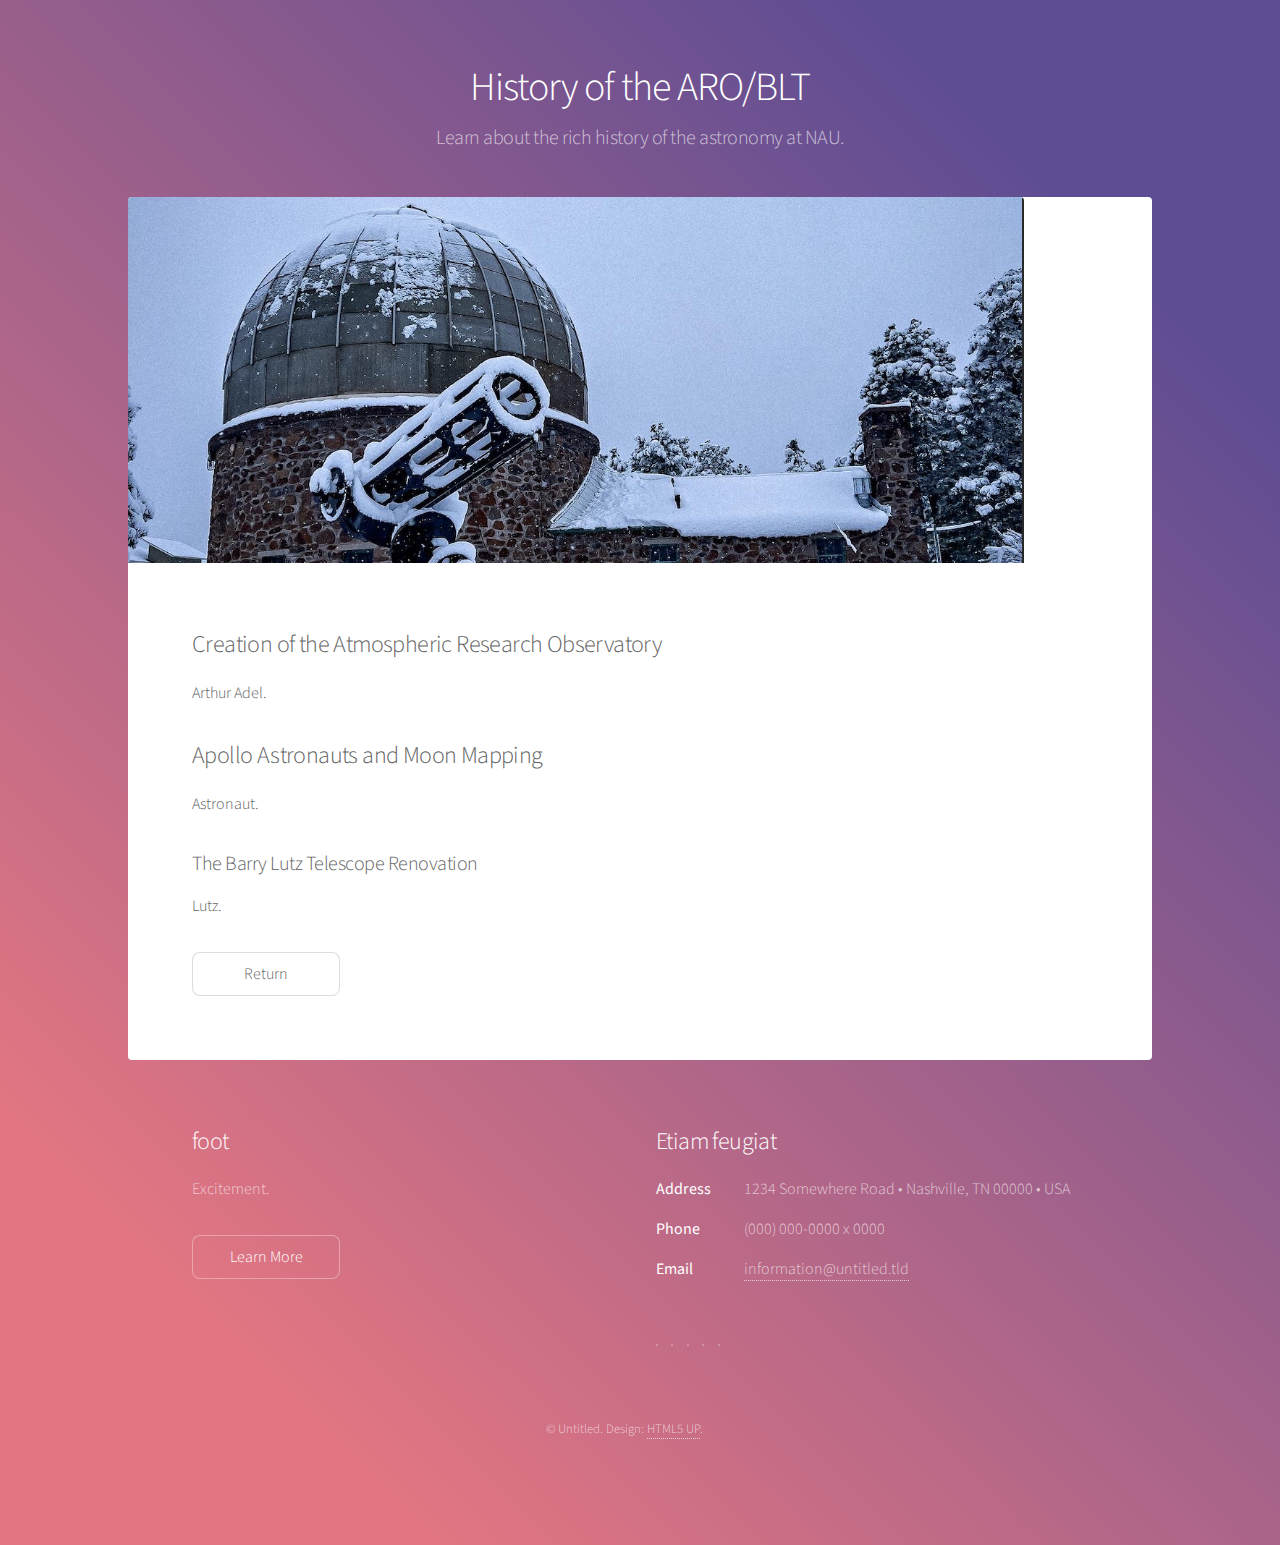
==== commit 8754b98f: "Holy cow it worked" ====
--- a/about.html
+++ b/about.html
@@ -30,12 +30,11 @@
 							<section id="content" class="main">
 								<span class="image main"><img src="images/BLT_wide.png" alt="" /></span>
 								<h2>Creation of the Atmospheric Research Observatory</h2>
-								<p>Arthur Adel. Donec eget ex magna. Interdum et malesuada fames ac ante ipsum primis in faucibus. Pellentesque venenatis dolor imperdiet dolor mattis sagittis. Praesent rutrum sem diam, vitae egestas enim auctor sit amet. Pellentesque leo mauris, consectetur id ipsum sit amet, fergiat. Pellentesque in mi eu massa lacinia malesuada et a elit. Donec urna ex, lacinia in purus ac, pretium pulvinar mauris. Curabitur sapien risus, commodo eget turpis at, elementum convallis fames ac ante ipsum primis in faucibus.</p>
-								<p>Pellentesque venenatis dolor imperdiet dolor mattis sagittis. Praesent rutrum sem diam, vitae egestas enim auctor sit amet. Consequat leo mauris, consectetur id ipsum sit amet, fersapien risus, commodo eget turpis at, elementum convallis elit enim turpis lorem ipsum dolor sit amet feugiat. Phasellus convallis elit id ullamcorper pulvinar. Duis aliquam turpis mauris, eu ultricies erat malesuada quis. Aliquam dapibus, lacus eget hendrerit bibendum, urna est aliquam sem, sit amet est velit quis lorem.</p>
+								<p>Arthur Adel. 
 								<h2>Apollo Astronauts and Moon Mapping</h2>
-								<p>Astronaut. Cep risus aliquam gravida cep ut lacus amet. Adipiscing faucibus nunc placerat. Tempus adipiscing turpis non blandit accumsan eget lacinia nunc integer interdum amet aliquam ut orci non col ut ut praesent. Semper amet interdum mi. Phasellus enim laoreet ac ac commodo faucibus faucibus. Curae ante vestibulum ante. Blandit. Ante accumsan nisi eu placerat gravida placerat adipiscing in risus fusce vitae ac mi accumsan nunc in accumsan tempor blandit aliquet aliquet lobortis. Ultricies blandit lobortis praesent turpis. Adipiscing accumsan adipiscing adipiscing ac lacinia cep. Orci blandit a iaculis adipiscing ac. Vivamus ornare laoreet odio vis praesent nunc lorem mi. Erat. Tempus sem faucibus ac id. Vis in blandit. Nascetur ultricies blandit ac. Arcu aliquam. Accumsan mi eget adipiscing nulla. Non vestibulum ac interdum condimentum semper commodo massa arcu.</p>
+								<p>Astronaut.</p>
 								<h3>The Barry Lutz Telescope Renovation</h3>
-								<p>Lutz.  Cep risus aliquam gravida cep ut lacus amet. Adipiscing faucibus nunc placerat. Tempus adipiscing turpis non blandit accumsan eget lacinia nunc integer interdum amet aliquam ut orci non col ut ut praesent. Semper amet interdum mi. Phasellus enim laoreet ac ac commodo faucibus faucibus. Curae ante vestibulum ante. Blandit. Ante accumsan nisi eu placerat gravida placerat adipiscing in risus fusce vitae ac mi accumsan nunc in accumsan tempor blandit aliquet aliquet lobortis. Ultricies blandit lobortis praesent turpis. Adipiscing accumsan adipiscing adipiscing ac lacinia cep. Orci blandit a iaculis adipiscing ac. Vivamus ornare laoreet odio vis praesent nunc lorem mi. Erat. Tempus sem faucibus ac id. Vis in blandit. Nascetur ultricies blandit ac. Arcu aliquam. Accumsan mi eget adipiscing nulla. Non vestibulum ac interdum condimentum semper commodo massa arcu.</p>
+								<p>Lutz.  </p>
 								<ul class="actions">
 									<li><a href="index.html" class="button">Return</a></li>
 							</section>
@@ -45,8 +44,8 @@
 				<!-- Footer -->
 					<footer id="footer">
 						<section>
-							<h2>Aliquam sed mauris</h2>
-							<p>Sed lorem ipsum dolor sit amet et nullam consequat feugiat consequat magna adipiscing tempus etiam dolore veroeros. eget dapibus mauris. Cras aliquet, nisl ut viverra sollicitudin, ligula erat egestas velit, vitae tincidunt odio.</p>
+							<h2>foot</h2>
+							<p>Excitement.</p>
 							<ul class="actions">
 								<li><a href="#" class="button">Learn More</a></li>
 							</ul>
--- a/assets/css/main.css
+++ b/assets/css/main.css
@@ -2375,13 +2375,19 @@
 		}
 
 		.image.left, .image.right {
-			object-fit: contain;
-			max-width:100%;
+			max-width: inherit;
+  			max-height: inherit;
+  			height: inherit;
+  			width: inherit;
+  			object-fit: cover;
 		}
 
 			.image.left img, .image.right img {
-				object-fit: contain;
-				max-width:100%;
+				max-width: inherit;
+  				max-height: inherit;
+  				height: inherit;
+  				width: inherit;
+  				object-fit: cover;
 			}
 
 		.image.left {
@@ -2398,26 +2404,32 @@
 
 		.image.fit {
 			display: block;
-			margin: 0 0 2em 0;
+			margin: 0 0 1em 0;
 			object-fit: contain;
 			max-width:100%;
 		}
 
 			.image.fit img {
-				object-fit: contain;
-				max-width:100%;
+				max-width: inherit;
+  				max-height: inherit;
+  				height: inherit;
+  				width: inherit;
+  				object-fit: cover;
 			}
 
 		.image.main {
 			display: block;
-			margin: 0 0 3em 0;
+			margin: 0 0 1em 0;
 			object-fit: contain;
 			max-width:100%;
 		}
 
 			.image.main img {
-				object-fit: contain;
-				max-width:100%;
+				max-width: inherit;
+  				max-height: inherit;
+  				height: inherit;
+  				width: inherit;
+  				object-fit: cover;
 			}
 
 /* List */
@@ -2925,7 +2937,7 @@
 
 			.statistics li:last-child {
 				border-top-right-radius: 8px;
-				border-bottom-right-radius: 8px;
+				border-bottom-right-radius: 10px;
 			}
 
 			.statistics li .icon {
@@ -3788,4 +3800,11 @@
 				max-width: 100%;
 			}
 
-		}+		}
+
+/* Test resize */
+	.bounding-box {
+		background-image: url(...);
+		background-repeat: no-repeat;
+		background-size: contain;
+	}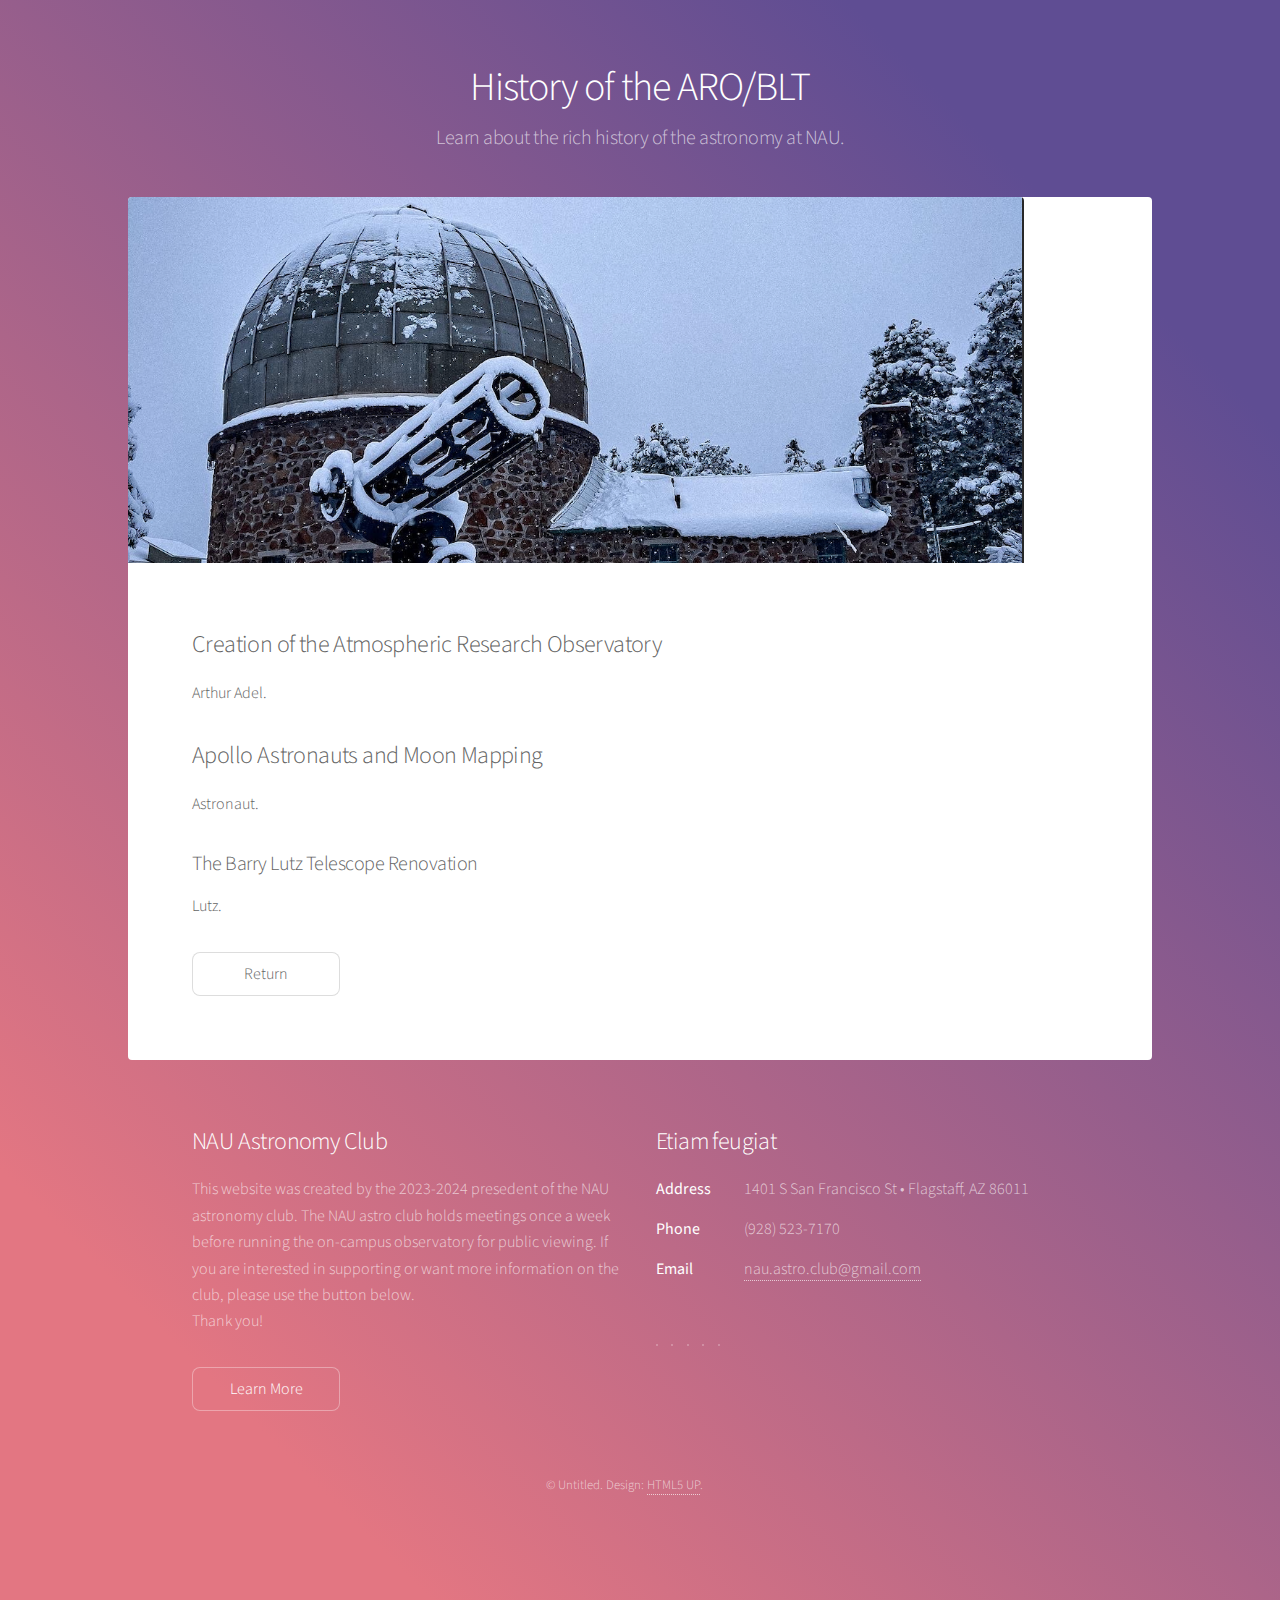
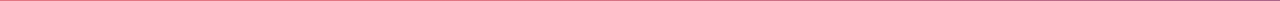
==== commit 6f1c32bb: "updates text" ====
--- a/about.html
+++ b/about.html
@@ -44,8 +44,12 @@
 				<!-- Footer -->
 					<footer id="footer">
 						<section>
-							<h2>foot</h2>
-							<p>Excitement.</p>
+							<h2>NAU Astronomy Club</h2>
+							<p>This website was created by the 2023-2024 presedent of the NAU astronomy club.  The NAU astro club
+								holds meetings once a week before running the on-campus observatory for public viewing.  If you are
+								interested in supporting or want more information on the club, please use the button below.       <br />
+								Thank you!
+							</p>
 							<ul class="actions">
 								<li><a href="#" class="button">Learn More</a></li>
 							</ul>
@@ -54,11 +58,11 @@
 							<h2>Etiam feugiat</h2>
 							<dl class="alt">
 								<dt>Address</dt>
-								<dd>1234 Somewhere Road &bull; Nashville, TN 00000 &bull; USA</dd>
+								<dd>1401 S San Francisco St &bull; Flagstaff, AZ 86011 </dd>
 								<dt>Phone</dt>
-								<dd>(000) 000-0000 x 0000</dd>
+								<dd>(928) 523-7170</dd>
 								<dt>Email</dt>
-								<dd><a href="#">information@untitled.tld</a></dd>
+								<dd><a href="#">nau.astro.club@gmail.com</a></dd>
 							</dl>
 							<ul class="icons">
 								<li><a href="#" class="icon brands fa-twitter alt"><span class="label">Twitter</span></a></li>
--- a/assets/css/main.css
+++ b/assets/css/main.css
@@ -2937,7 +2937,7 @@
 
 			.statistics li:last-child {
 				border-top-right-radius: 8px;
-				border-bottom-right-radius: 10px;
+				border-bottom-right-radius: 8px;
 			}
 
 			.statistics li .icon {
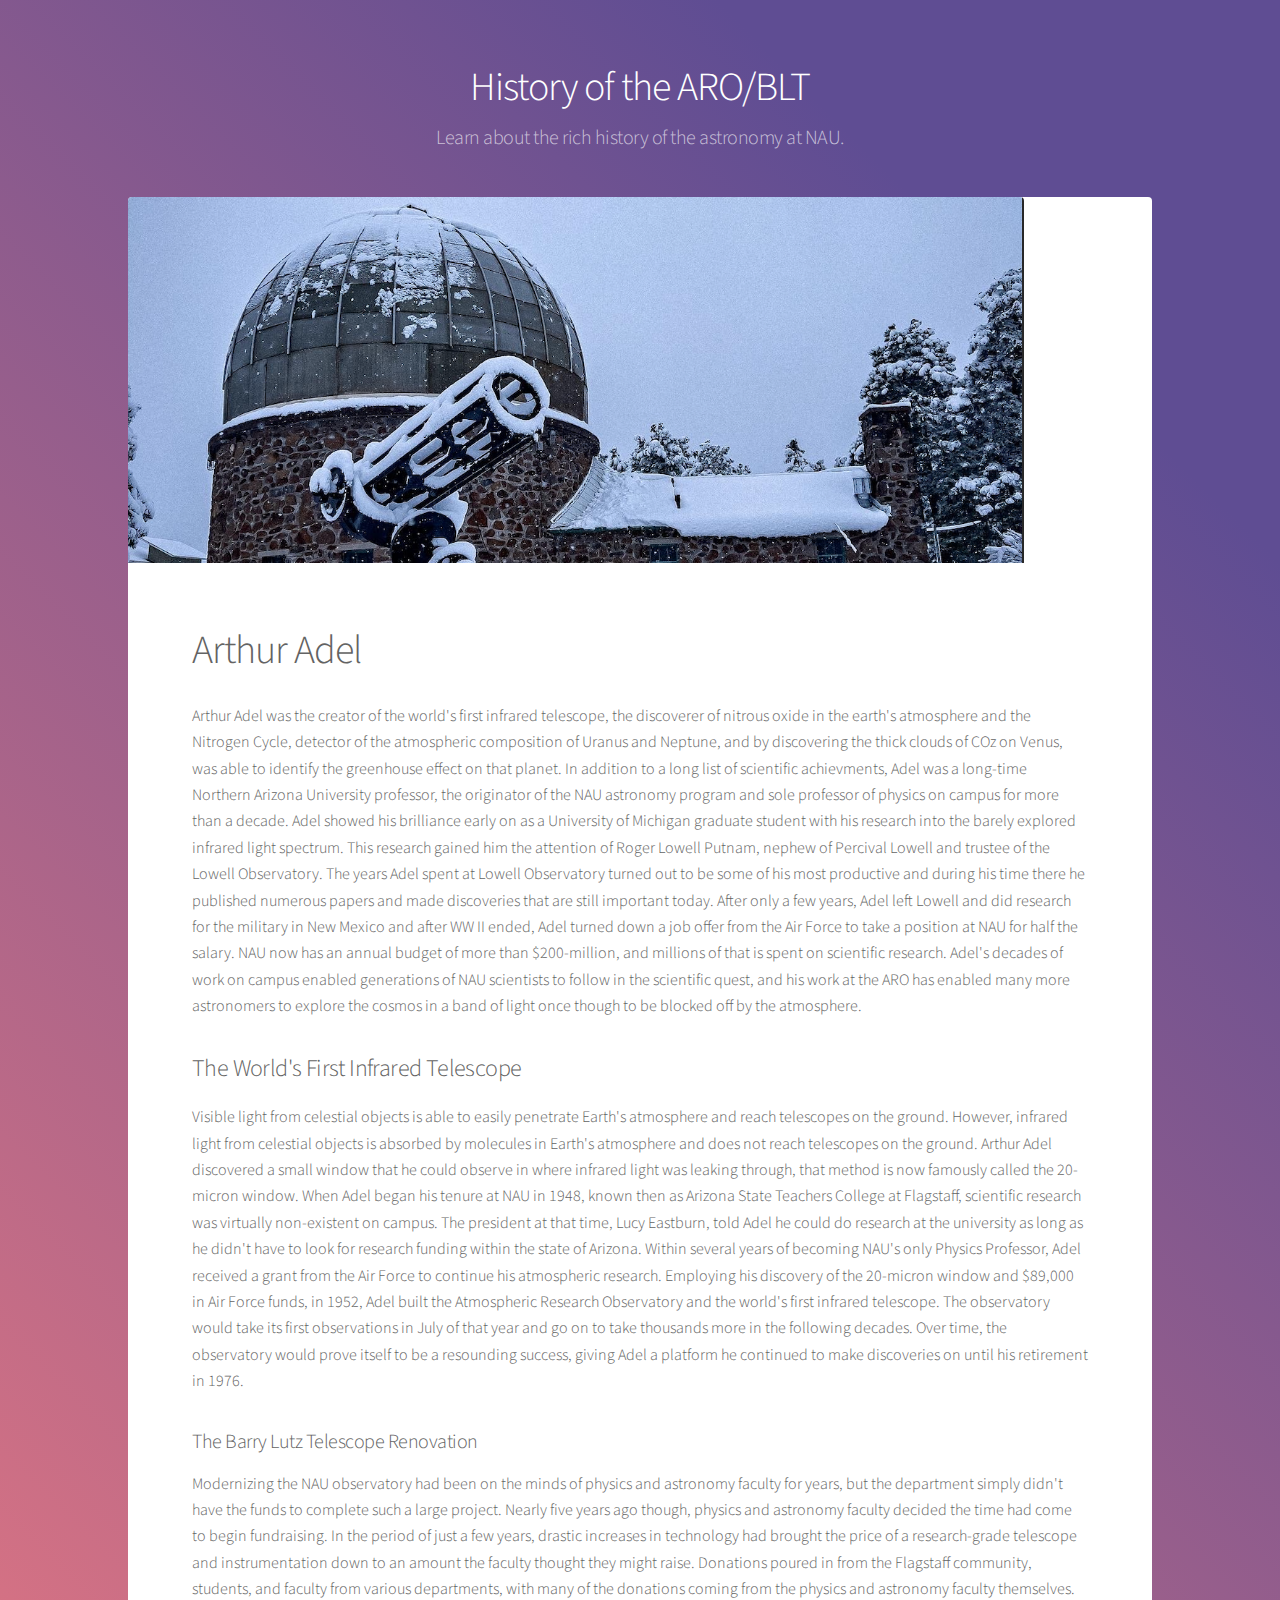
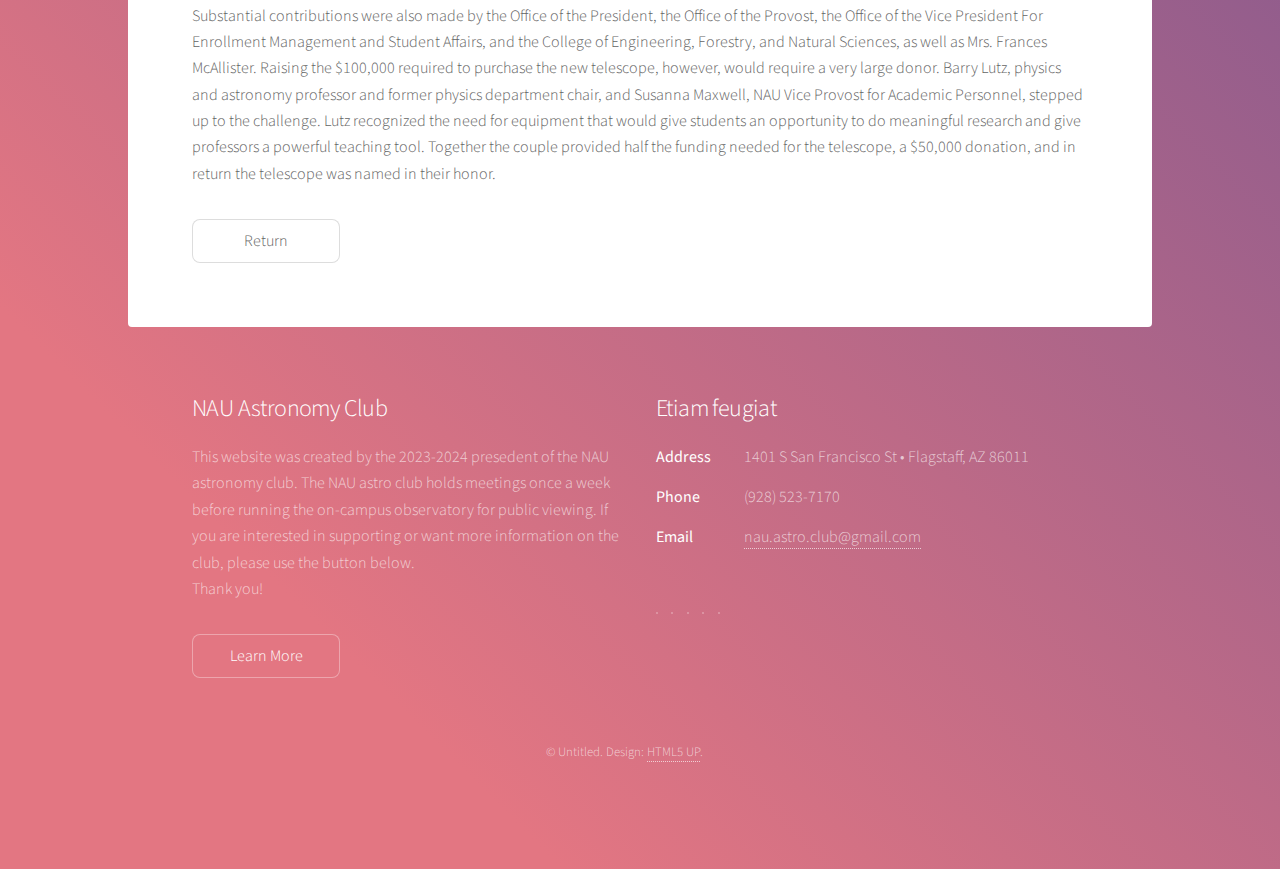
==== commit c4cbccc3: "about info" ====
--- a/about.html
+++ b/about.html
@@ -29,12 +29,75 @@
 						<!-- Content -->
 							<section id="content" class="main">
 								<span class="image main"><img src="images/BLT_wide.png" alt="" /></span>
-								<h2>Creation of the Atmospheric Research Observatory</h2>
-								<p>Arthur Adel. 
-								<h2>Apollo Astronauts and Moon Mapping</h2>
-								<p>Astronaut.</p>
+								<h1>Arthur Adel</h1>
+								<p>Arthur Adel was the creator of the world's first infrared telescope, the 
+									discoverer of nitrous oxide in the earth's atmosphere and the Nitrogen Cycle, 
+									detector of the atmospheric composition of Uranus and Neptune, and by discovering 
+									the thick clouds of COz on Venus, was able to identify the greenhouse effect on
+									that planet. In addition to a long list of scientific achievments, Adel was a 
+									long-time Northern Arizona University professor, the originator of the NAU 
+									astronomy program and sole professor of physics on campus for more than a 
+									decade. Adel showed his brilliance early on as a University of Michigan 
+									graduate student with his research into the barely explored infrared light 
+									spectrum. This research gained him the attention of Roger Lowell Putnam, nephew 
+									of Percival Lowell and trustee of the Lowell Observatory. The years Adel spent 
+									at Lowell Observatory turned out to be some of his most productive and during 
+									his time there he published numerous papers and made discoveries that are 
+									still important today. After only a few years, Adel left Lowell and did 
+									research for the military in New Mexico and after WW II ended, Adel turned 
+									down a job offer from the Air Force to take a position at NAU for half the 
+									salary. NAU now has an annual budget of more than $200-million, and millions 
+									of that is spent on scientific research. Adel's decades of work on campus 
+									enabled generations of NAU scientists to follow in the scientific quest, and 
+									his work at the ARO has enabled many more astronomers to explore the cosmos 
+									in a band of light once though to be blocked off by the atmosphere.</p>
+								<h2>The World's First Infrared Telescope</h2>
+								<p>Visible light from celestial objects is able to easily penetrate Earth's 
+									atmosphere and reach telescopes on the ground. However, infrared light 
+									from celestial objects is absorbed by molecules in Earth's atmosphere 
+									and does not reach telescopes on the ground. Arthur Adel discovered a 
+									small window that he could observe in where infrared light was leaking 
+									through, that method is now famously called
+									the 20-micron window. When Adel began his tenure at NAU in 1948, known 
+									then as Arizona State Teachers
+									College at Flagstaff, scientific research was virtually non-existent 
+									on campus. The president at that time, Lucy Eastburn, told Adel he could 
+									do research at the university as long as he
+									didn't have to look for research funding within the state of Arizona. 
+									Within several years of becoming NAU's only Physics Professor, Adel
+									received a grant from the Air Force to continue his atmospheric research. 
+									Employing his discovery of the 20-micron window and $89,000 in Air 
+									Force funds, in 1952, Adel built the Atmospheric Research Observatory
+									and the world's first infrared telescope. The observatory would take 
+									its first observations in July of that year and go on to take thousands 
+									more in the following decades. Over time, the observatory would prove 
+									itself to be a resounding success, giving Adel a
+									platform he continued to make discoveries on until his retirement in 1976.</p>
 								<h3>The Barry Lutz Telescope Renovation</h3>
-								<p>Lutz.  </p>
+								<p>Modernizing the NAU observatory had been on the minds of physics and 
+									astronomy faculty for years, but the department simply didn't have the
+									funds to complete such a large project. Nearly five years ago though, 
+									physics and
+									astronomy faculty decided the time had come to begin fundraising. 
+									In the period of just a few years, drastic increases in technology had 
+									brought the price of a research-grade telescope and instrumentation 
+									down to an amount the faculty thought they might
+									raise. Donations poured in from the Flagstaff community, students, 
+									and faculty from various departments, with many of the donations 
+									coming from the physics and astronomy faculty themselves. Substantial 
+									contributions were also made by the Office of the President, the 
+									Office of the Provost, the Office of the Vice President For Enrollment 
+									Management and Student Affairs, and the College of Engineering, 
+									Forestry, and Natural Sciences, as well as Mrs. Frances McAllister. 
+									Raising the $100,000 required to
+									purchase the new telescope, however, would require a very large donor. 
+									Barry Lutz, physics and astronomy professor and former physics 
+									department chair, and Susanna Maxwell, NAU Vice Provost for Academic 
+									Personnel, stepped up to the challenge. Lutz recognized the need for 
+									equipment that would give students an opportunity to do meaningful 
+									research and give professors a powerful teaching tool. Together the 
+									couple provided half the funding needed for the telescope, a $50,000 donation,
+									and in return the telescope was named in their honor.</p>
 								<ul class="actions">
 									<li><a href="index.html" class="button">Return</a></li>
 							</section>
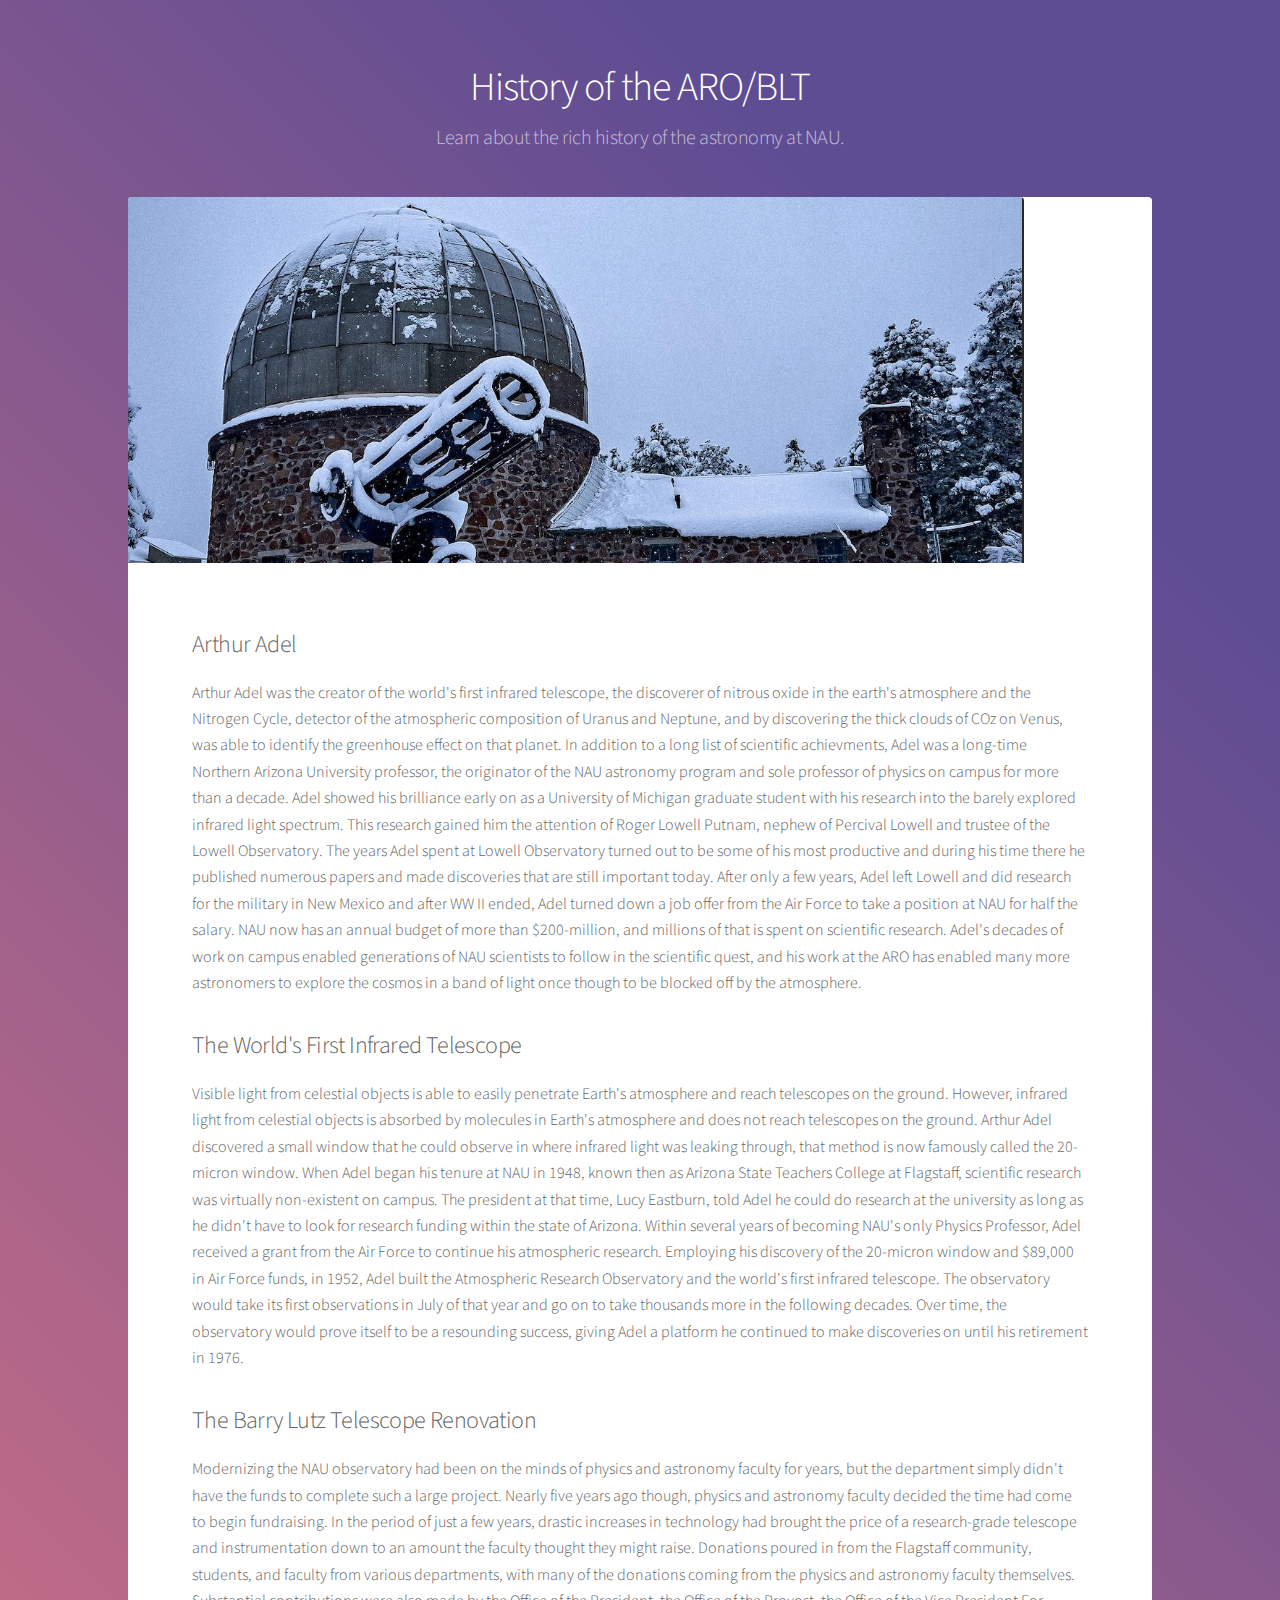
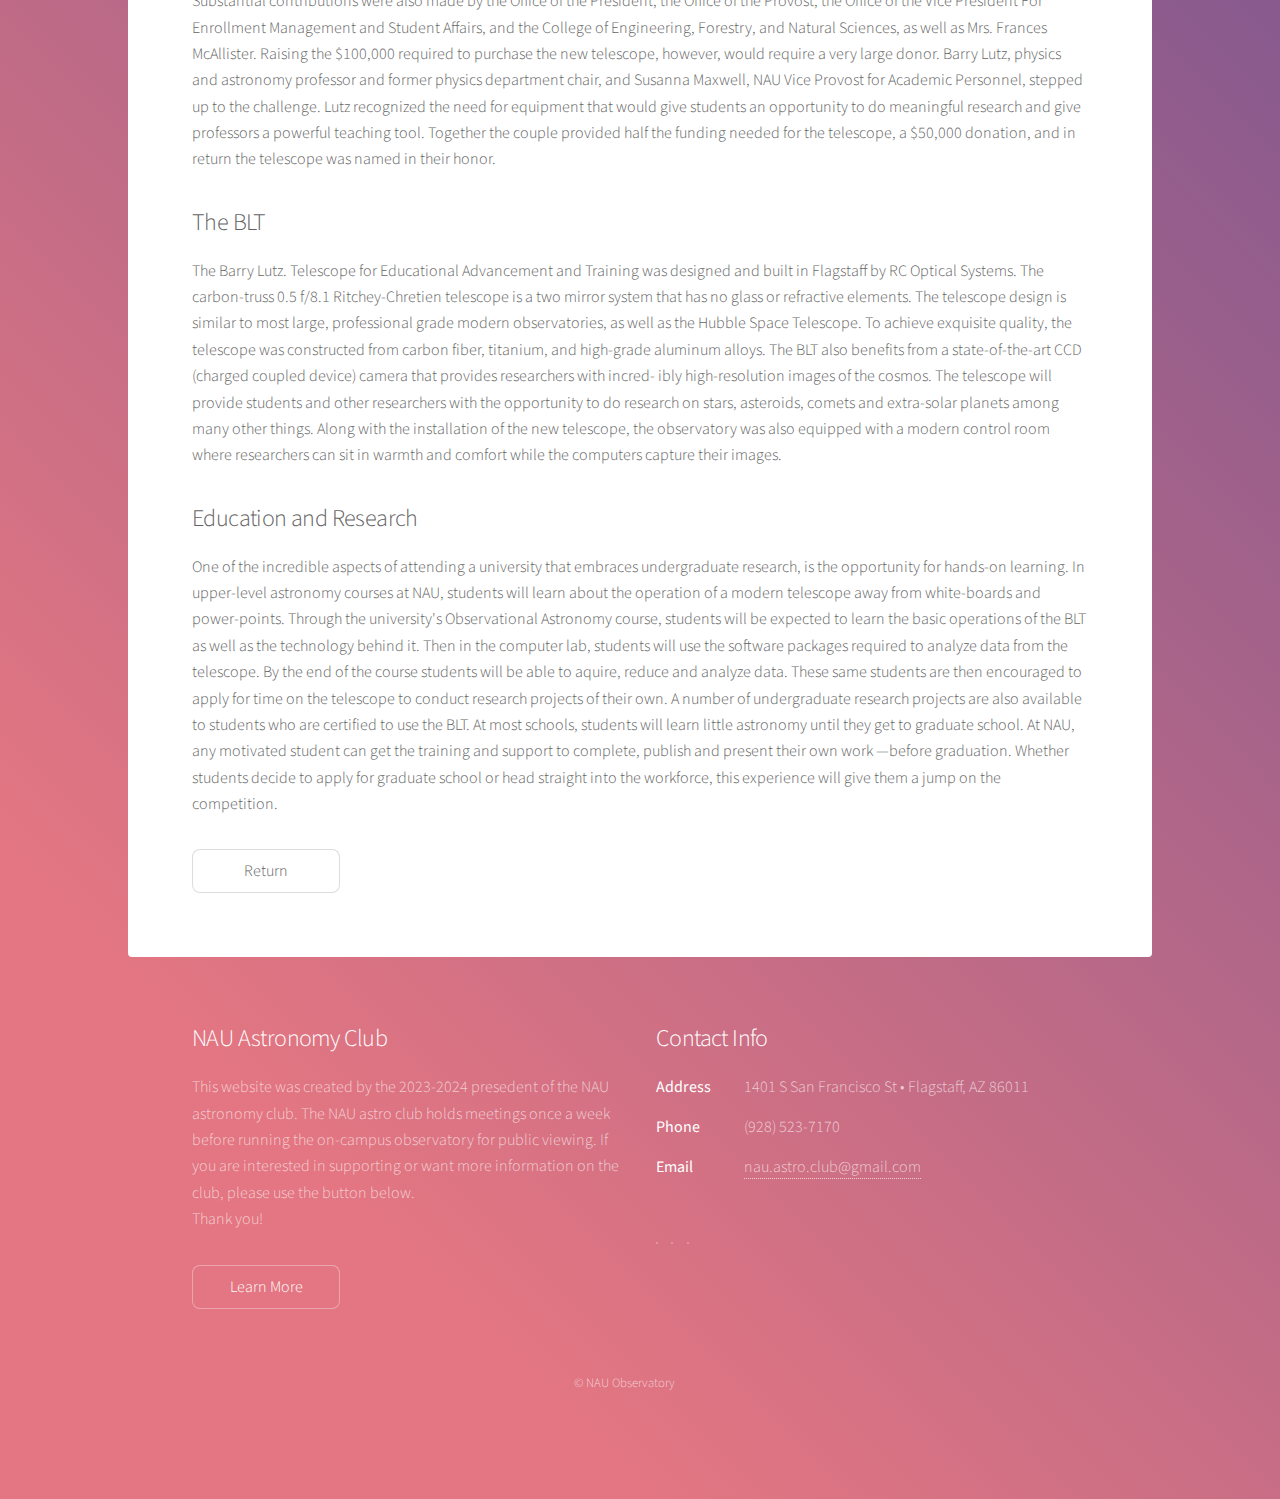
==== commit 185f5f03: "socials" ====
--- a/about.html
+++ b/about.html
@@ -29,7 +29,7 @@
 						<!-- Content -->
 							<section id="content" class="main">
 								<span class="image main"><img src="images/BLT_wide.png" alt="" /></span>
-								<h1>Arthur Adel</h1>
+								<h2>Arthur Adel</h2>
 								<p>Arthur Adel was the creator of the world's first infrared telescope, the 
 									discoverer of nitrous oxide in the earth's atmosphere and the Nitrogen Cycle, 
 									detector of the atmospheric composition of Uranus and Neptune, and by discovering 
@@ -73,7 +73,7 @@
 									more in the following decades. Over time, the observatory would prove 
 									itself to be a resounding success, giving Adel a
 									platform he continued to make discoveries on until his retirement in 1976.</p>
-								<h3>The Barry Lutz Telescope Renovation</h3>
+								<h2>The Barry Lutz Telescope Renovation</h2>
 								<p>Modernizing the NAU observatory had been on the minds of physics and 
 									astronomy faculty for years, but the department simply didn't have the
 									funds to complete such a large project. Nearly five years ago though, 
@@ -98,6 +98,48 @@
 									research and give professors a powerful teaching tool. Together the 
 									couple provided half the funding needed for the telescope, a $50,000 donation,
 									and in return the telescope was named in their honor.</p>
+								<h2>The BLT</h2>
+								<p>
+									The Barry Lutz. Telescope for Educational Advancement and Training was 
+									designed and built in Flagstaff by RC Optical Systems. The carbon-truss 
+									0.5 f/8.1 Ritchey-Chretien telescope is
+									a two mirror system that has no glass or refractive elements. The telescope
+									 design is similar to most large, professional grade modern observatories, 
+									 as well as
+									the Hubble Space Telescope. To achieve exquisite quality, the telescope was
+									 constructed
+									from carbon fiber, titanium, and high-grade aluminum alloys. The BLT also 
+									benefits from a state-of-the-art CCD (charged coupled device) camera that 
+									provides researchers with incred-
+									ibly high-resolution images of the cosmos. The telescope will provide 
+									students and other researchers with the opportunity to do research on stars,
+									 asteroids, comets and
+									extra-solar planets among many other things. Along with the installation 
+									of the new telescope, the observatory was also equipped with a modern 
+									control room where researchers can sit in warmth and comfort while the
+									computers capture their images.
+								</p>
+								<h2>Education and Research</h2>
+								<p>
+									One of the incredible aspects of
+									attending a university that embraces undergraduate research, is the 
+									opportunity for hands-on learning. In upper-level astronomy courses at 
+									NAU, students will learn about the operation of a modern telescope away 
+									from white-boards and power-points. Through the university's Observational 
+									Astronomy course, students will be expected to learn the basic operations 
+									of the BLT as well as the technology behind it. Then in the computer lab, 
+									students will use the software packages required to analyze data from the
+									telescope. By the end of the course students will be able to aquire, reduce 
+									and analyze data.  These same students are then encouraged to apply for 
+									time on the telescope to conduct research projects of their own. A number 
+									of undergraduate research projects are also available to students who are
+									certified to use the BLT. At most schools, students will learn little 
+									astronomy until they get to graduate school. At NAU, any motivated student 
+									can get the training and support to complete, publish and present their 
+									own work —before graduation. Whether students decide to apply for graduate
+									school or head straight into the workforce, this experience will give 
+									them a jump on the competition.
+								</p>
 								<ul class="actions">
 									<li><a href="index.html" class="button">Return</a></li>
 							</section>
@@ -118,7 +160,7 @@
 							</ul>
 						</section>
 						<section>
-							<h2>Etiam feugiat</h2>
+							<h2>Contact Info</h2>
 							<dl class="alt">
 								<dt>Address</dt>
 								<dd>1401 S San Francisco St &bull; Flagstaff, AZ 86011 </dd>
@@ -128,14 +170,12 @@
 								<dd><a href="#">nau.astro.club@gmail.com</a></dd>
 							</dl>
 							<ul class="icons">
-								<li><a href="#" class="icon brands fa-twitter alt"><span class="label">Twitter</span></a></li>
-								<li><a href="#" class="icon brands fa-facebook-f alt"><span class="label">Facebook</span></a></li>
-								<li><a href="#" class="icon brands fa-instagram alt"><span class="label">Instagram</span></a></li>
-								<li><a href="#" class="icon brands fa-github alt"><span class="label">GitHub</span></a></li>
-								<li><a href="#" class="icon brands fa-dribbble alt"><span class="label">Dribbble</span></a></li>
+								<li><a href="https://twitter.com/nauobservatory" class="icon brands fa-twitter alt"><span class="label">Twitter</span></a></li>
+								<li><a href="https://www.facebook.com/profile.php?id=100057503506010&ref=ts" class="icon brands fa-facebook-f alt"><span class="label">Facebook</span></a></li>
+								<li><a href="https://www.instagram.com/nau.astro.club/" class="icon brands fa-instagram alt"><span class="label">Instagram</span></a></li>
 							</ul>
 						</section>
-						<p class="copyright">&copy; Untitled. Design: <a href="https://html5up.net">HTML5 UP</a>.</p>
+						<p class="copyright">&copy; NAU Observatory</p>
 					</footer>
 
 			</div>
